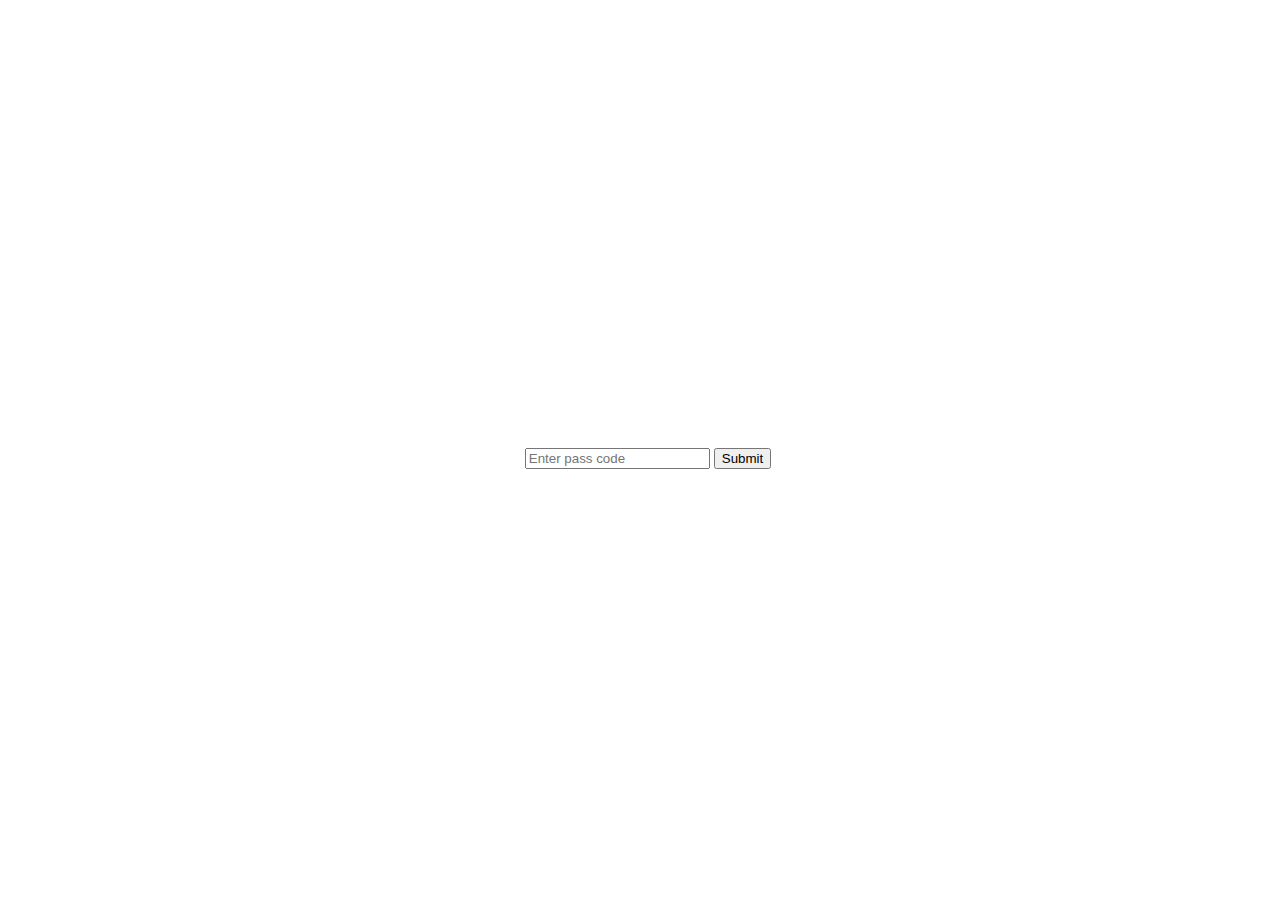
==== index.html @ c451e67c "passcode" ====
<!DOCTYPE html>
<html lang="en">
<head>
    <meta charset="UTF-8">
    <meta name="viewport" content="width=device-width, initial-scale=1.0">
    <title>SCC Wholesale</title>
<script src="login.js" defer></script>
<link rel="stylesheet" href="silk-login.css">

</head>
<body>

    <form id="form">
        <input type="password" id="password" placeholder="Enter pass code">
        <input type="submit" value="Submit" id="submit">
    </form>

</body>
</html>
---- silk-login.css ----
html {
    overflow: hidden;
}

body {
    height: 100vh;
    width: 100vw;
    display: flex;
    flex-direction: column;
    justify-content: center;
    align-items: center;
}

form {

}

#password {

}

#submit {

}
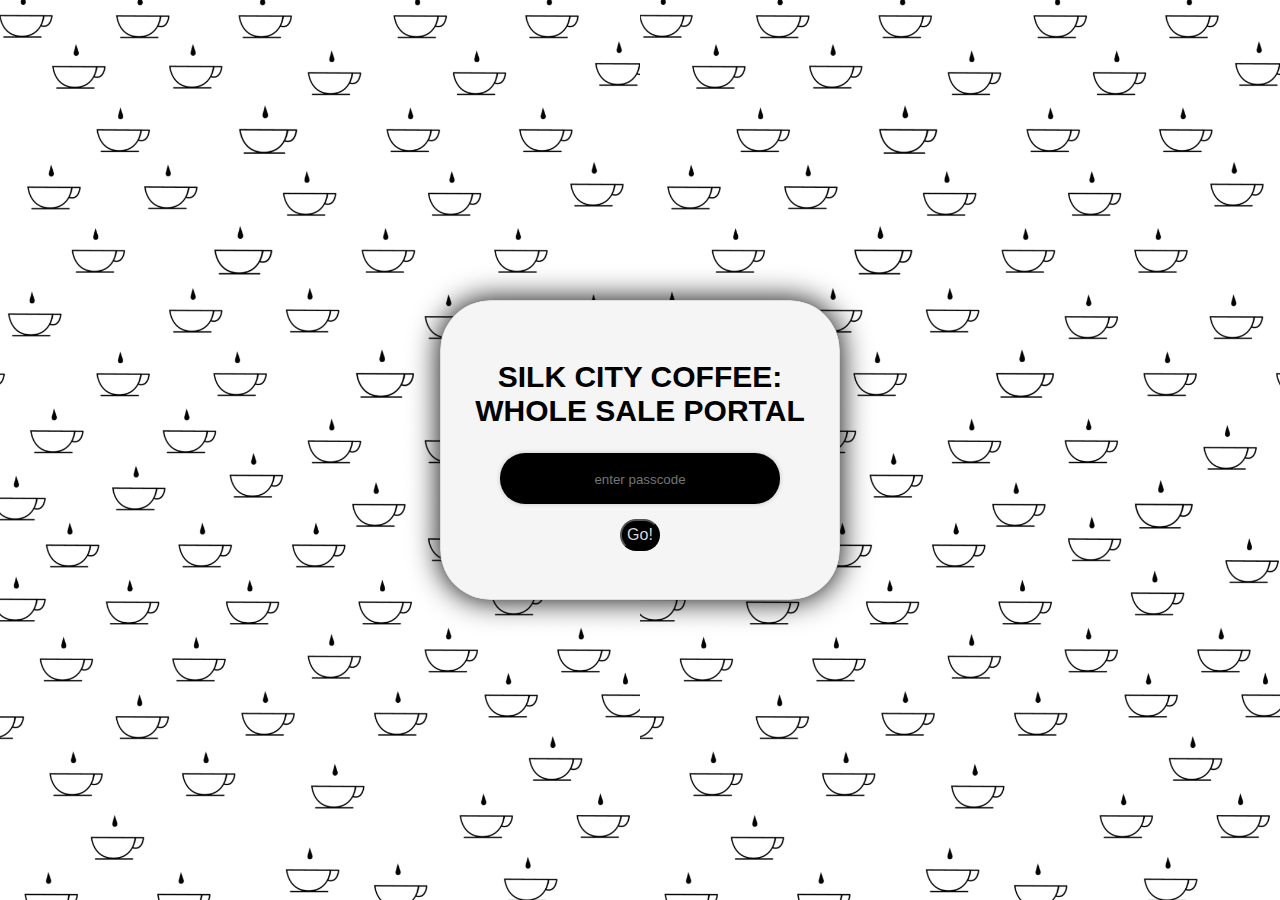
==== commit bb191c43: "mock portal" ====
--- a/index.html
+++ b/index.html
@@ -6,14 +6,27 @@
     <title>SCC Wholesale</title>
 <script src="login.js" defer></script>
 <link rel="stylesheet" href="silk-login.css">
+<link rel="stylesheet" href="https://cdnjs.cloudflare.com/ajax/libs/font-awesome/6.4.2/css/all.min.css"
+integrity="sha512-z3gLpd7yknf1YoNbCzqRKc4qyor8gaKU1qmn+CShxbuBusANI9QpRohGBreCFkKxLhei6S9CQXFEbbKuqLg0DA=="
+crossorigin="anonymous" referrerpolicy="no-referrer" />
 
 </head>
 <body>
 
-    <form id="form">
-        <input type="password" id="password" placeholder="Enter pass code">
-        <input type="submit" value="Submit" id="submit">
-    </form>
+
+
+    <form>
+    <h3>Silk City Coffee:<br> Whole Sale Portal</h3>
+    <p class="error"></p>
+        <p class="password">
+        <input type="password" id="passwordField" placeholder="enter passcode" name="password">
+        <i class="fa-solid fa-eye-slash reveal"></i>
+        </p>
+        <button class="go-button" type="button" onclick="checkPassword()">Go!</button>
+      </form>
+  
+
+
 
 </body>
 </html>--- a/silk-login.css
+++ b/silk-login.css
@@ -1,24 +1,134 @@
+* {
+    box-sizing: border-box;
+    font-family: 'Montserrat', sans-serif;
+}
+
 html {
     overflow: hidden;
 }
 
 body {
+    margin: 0;
+    padding: 0;
     height: 100vh;
     width: 100vw;
     display: flex;
     flex-direction: column;
     justify-content: center;
     align-items: center;
+    background-image: url('8B47F902-A413-4290-A22F-AB8E7483C7AF.png');
+    background-size: 50%;
+    /* background-position: center;
+    background-repeat: no-repeat;
+    background-color: black; */
+}
+
+h3 {
+    font-size: 30px;
+    border-radius: 50px;
+    text-transform: uppercase;
+    margin: 10px;
 }
 
 form {
-
+display: flex;
+flex-direction: column;
+justify-content: center;
+align-items: center;
+text-align: center;
+padding: 15px;
+gap: 15px;
+background-color: rgb(245, 245, 245);
+border-radius: 50px;
+box-shadow: 0 0 30px rgb(0, 0, 0), inset 0 0 1px black;
+border: none;
+outline: none;
+width: 400px;
+height: 300px;
 }
 
-#password {
-
+.reveal {
+    background-color: black;
+    border: none;
+    font-size: 14px;
+    cursor: pointer;
+    color: rgb(255, 255, 255);
+    padding: 0px;
+    margin: 0;
 }
 
-#submit {
+.reveal:hover {
+    transform: scale(1.2);
+}
 
+.reveal:active {
+    transform: none;
+}
+
+.go-button:hover {
+    transform: scale(1.1);
+}
+
+.go-button:active {
+    transform: none;
+}
+
+.password {
+    margin: 0;
+    background-color: black;
+    color: white;
+    border: none;
+    padding: 15px;
+    font-size: 18px;
+    box-shadow: 0 0 5px rgba(0,0,0,.2);
+    border-radius: 25px;
+}
+#passwordField {
+background-color: transparent;
+border: none;
+outline: none;
+text-align: center;
+color: whitesmoke;
+width: 250px;
+}
+
+.go-button {
+background-color: black;
+border-radius: 50px;
+font-family: 'Montserrat', sans-serif;
+cursor: pointer;
+font-size: 16px;
+padding: 5px;
+color: rgb(216, 216, 216);
+}
+
+.error {
+    position: absolute;
+width: 100%;
+text-transform: uppercase;
+padding-right: 10px;
+padding-bottom: 10px;
+margin: 0;
+}
+
+.error-fade {
+    opacity: 1;
+    animation: hide 2.5s ;
+}
+
+@keyframes hide {
+    100% {
+        opacity: 0;
+    }
+}
+
+@media (max-width: 450px) {
+
+    body {
+     
+    }
+    form {
+    width: 90vw;
+    height: auto;
+    }
 }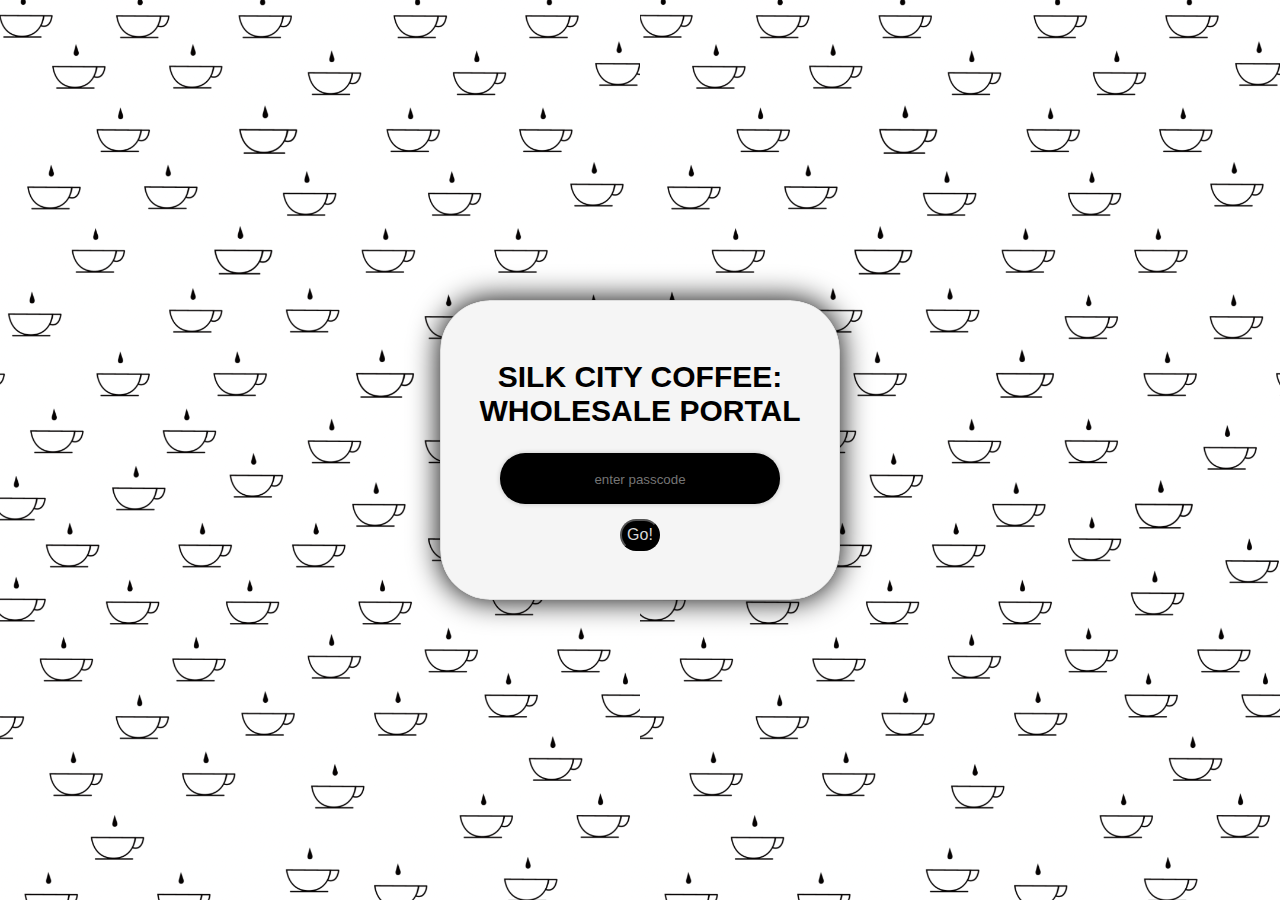
==== commit 798e48a2: "title change" ====
--- a/index.html
+++ b/index.html
@@ -1,32 +1,29 @@
 <!DOCTYPE html>
 <html lang="en">
-<head>
-    <meta charset="UTF-8">
-    <meta name="viewport" content="width=device-width, initial-scale=1.0">
-    <title>SCC Wholesale</title>
-<script src="login.js" defer></script>
-<link rel="stylesheet" href="silk-login.css">
-<link rel="stylesheet" href="https://cdnjs.cloudflare.com/ajax/libs/font-awesome/6.4.2/css/all.min.css"
-integrity="sha512-z3gLpd7yknf1YoNbCzqRKc4qyor8gaKU1qmn+CShxbuBusANI9QpRohGBreCFkKxLhei6S9CQXFEbbKuqLg0DA=="
-crossorigin="anonymous" referrerpolicy="no-referrer" />
+    <head>
+        <meta charset="UTF-8">
+        <meta name="viewport" content="width=device-width, initial-scale=1.0">
+        <title>SCC Wholesale</title>
+        <script src="login.js" defer></script>
+        <link rel="stylesheet" href="silk-login.css">
+        <link rel="stylesheet"
+            href="https://cdnjs.cloudflare.com/ajax/libs/font-awesome/6.4.2/css/all.min.css"
+            integrity="sha512-z3gLpd7yknf1YoNbCzqRKc4qyor8gaKU1qmn+CShxbuBusANI9QpRohGBreCFkKxLhei6S9CQXFEbbKuqLg0DA=="
+            crossorigin="anonymous" referrerpolicy="no-referrer" />
 
-</head>
-<body>
+    </head>
+    <body>
 
+        <form>
+            <h3>Silk City Coffee:<br> Wholesale Portal</h3>
+            <p class="error"></p>
+            <p class="password">
+                <input type="password" id="passwordField"
+                    placeholder="enter passcode" name="password">
+                <i class="fa-solid fa-eye-slash reveal"></i>
+            </p>
+            <button class="go-button" type="button" onclick="checkPassword()">Go!</button>
+        </form>
 
-
-    <form>
-    <h3>Silk City Coffee:<br> Whole Sale Portal</h3>
-    <p class="error"></p>
-        <p class="password">
-        <input type="password" id="passwordField" placeholder="enter passcode" name="password">
-        <i class="fa-solid fa-eye-slash reveal"></i>
-        </p>
-        <button class="go-button" type="button" onclick="checkPassword()">Go!</button>
-      </form>
-  
-
-
-
-</body>
+    </body>
 </html>--- a/silk-login.css
+++ b/silk-login.css
@@ -31,20 +31,20 @@
 }
 
 form {
-display: flex;
-flex-direction: column;
-justify-content: center;
-align-items: center;
-text-align: center;
-padding: 15px;
-gap: 15px;
-background-color: rgb(245, 245, 245);
-border-radius: 50px;
-box-shadow: 0 0 30px rgb(0, 0, 0), inset 0 0 1px black;
-border: none;
-outline: none;
-width: 400px;
-height: 300px;
+    display: flex;
+    flex-direction: column;
+    justify-content: center;
+    align-items: center;
+    text-align: center;
+    padding: 15px;
+    gap: 15px;
+    background-color: rgb(245, 245, 245);
+    border-radius: 50px;
+    box-shadow: 0 0 30px rgb(0, 0, 0), inset 0 0 1px black;
+    border: none;
+    outline: none;
+    width: 400px;
+    height: 300px;
 }
 
 .reveal {
@@ -80,40 +80,41 @@
     border: none;
     padding: 15px;
     font-size: 18px;
-    box-shadow: 0 0 5px rgba(0,0,0,.2);
+    box-shadow: 0 0 5px rgba(0, 0, 0, .2);
     border-radius: 25px;
 }
+
 #passwordField {
-background-color: transparent;
-border: none;
-outline: none;
-text-align: center;
-color: whitesmoke;
-width: 250px;
+    background-color: transparent;
+    border: none;
+    outline: none;
+    text-align: center;
+    color: whitesmoke;
+    width: 250px;
 }
 
 .go-button {
-background-color: black;
-border-radius: 50px;
-font-family: 'Montserrat', sans-serif;
-cursor: pointer;
-font-size: 16px;
-padding: 5px;
-color: rgb(216, 216, 216);
+    background-color: black;
+    border-radius: 50px;
+    font-family: 'Montserrat', sans-serif;
+    cursor: pointer;
+    font-size: 16px;
+    padding: 5px;
+    color: rgb(216, 216, 216);
 }
 
 .error {
     position: absolute;
-width: 100%;
-text-transform: uppercase;
-padding-right: 10px;
-padding-bottom: 10px;
-margin: 0;
+    width: 100%;
+    text-transform: uppercase;
+    padding-right: 10px;
+    padding-bottom: 10px;
+    margin: 0;
 }
 
 .error-fade {
     opacity: 1;
-    animation: hide 2.5s ;
+    animation: hide 2.5s;
 }
 
 @keyframes hide {
@@ -125,10 +126,32 @@
 @media (max-width: 450px) {
 
     body {
-     
+        background-position: center;
+        background-size: contain;
     }
+
     form {
-    width: 90vw;
-    height: auto;
+        width: 90vw;
+        height: auto;
     }
+}
+
+@media (max-width: 300px) {
+
+    h3 {
+        font-size: 20px;
+        width: 100%;
+        padding: 0;
+        margin: 0;
+    }
+
+    #passwordField {
+        width: 220px;
+        font-size: 16px;
+    }
+
+    form {
+        width: 95%;
+    }
+
 }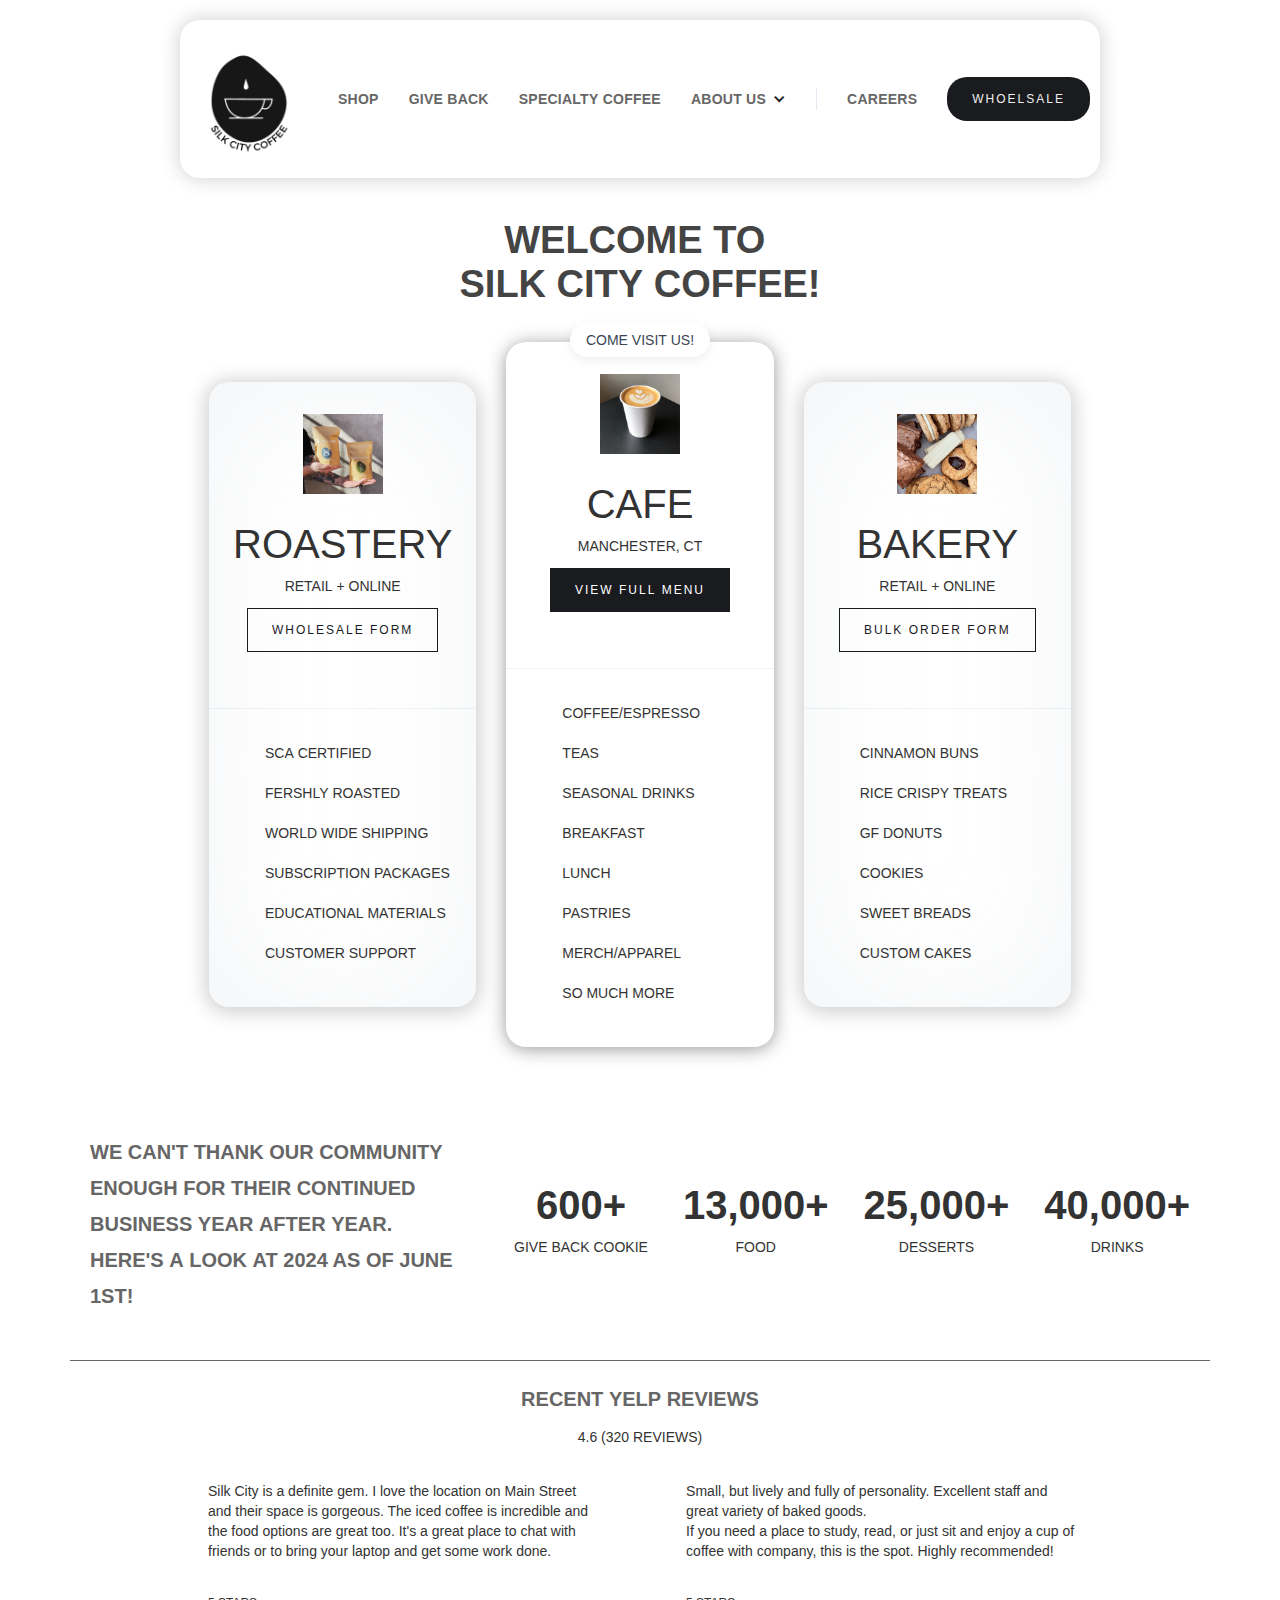
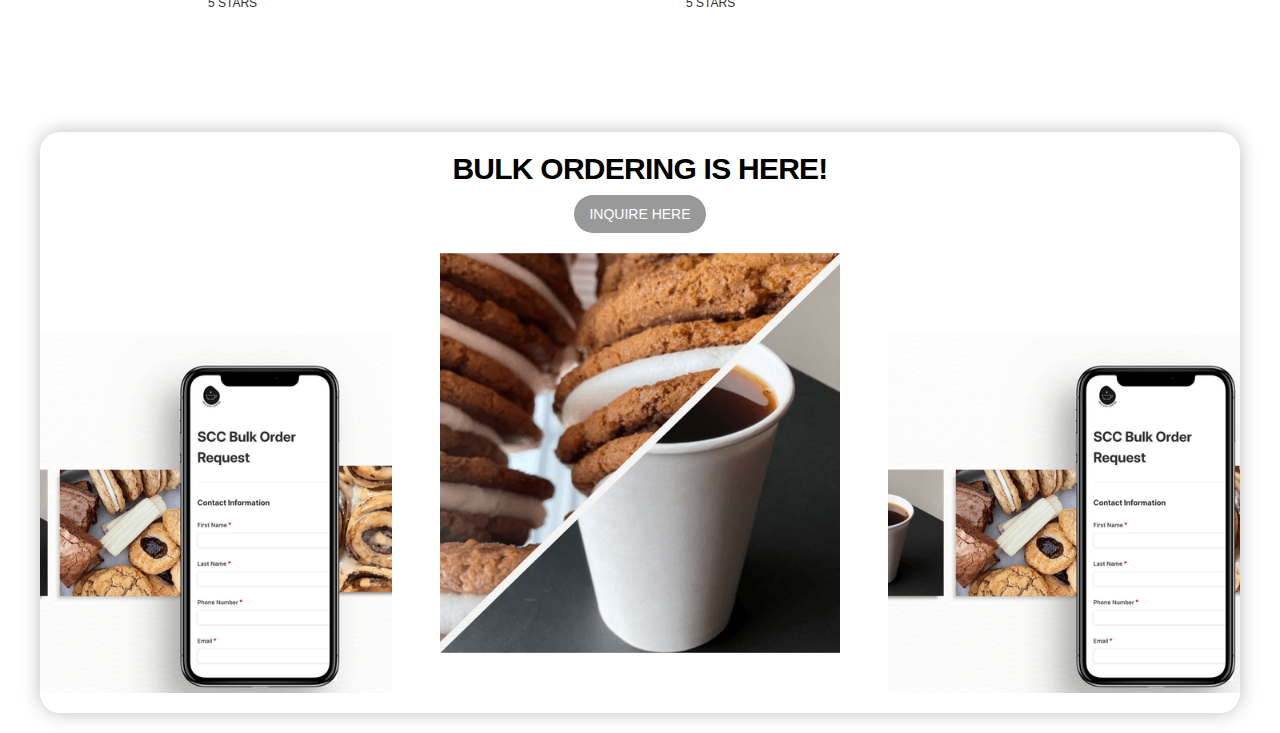
==== commit e4b56030: "New Theme" ====
--- a/index.html
+++ b/index.html
@@ -1,29 +1,254 @@
-<!DOCTYPE html>
-<html lang="en">
-    <head>
-        <meta charset="UTF-8">
-        <meta name="viewport" content="width=device-width, initial-scale=1.0">
-        <title>SCC Wholesale</title>
-        <script src="login.js" defer></script>
-        <link rel="stylesheet" href="silk-login.css">
-        <link rel="stylesheet"
-            href="https://cdnjs.cloudflare.com/ajax/libs/font-awesome/6.4.2/css/all.min.css"
-            integrity="sha512-z3gLpd7yknf1YoNbCzqRKc4qyor8gaKU1qmn+CShxbuBusANI9QpRohGBreCFkKxLhei6S9CQXFEbbKuqLg0DA=="
-            crossorigin="anonymous" referrerpolicy="no-referrer" />
-
-    </head>
-    <body>
-
-        <form>
-            <h3>Silk City Coffee:<br> Wholesale Portal</h3>
-            <p class="error"></p>
-            <p class="password">
-                <input type="password" id="passwordField"
-                    placeholder="enter passcode" name="password">
-                <i class="fa-solid fa-eye-slash reveal"></i>
-            </p>
-            <button class="go-button" type="button" onclick="checkPassword()">Go!</button>
-        </form>
-
-    </body>
+<!DOCTYPE html><!--  This site was created in Webflow. https://webflow.com  --><!--  Last Published: Tue Jun 18 2024 17:26:04 GMT+0000 (Coordinated Universal Time)  -->
+<html data-wf-page="666fb861533c3948ace2d554" data-wf-site="666fb860533c3948ace2d549">
+<head>
+  <meta charset="utf-8">
+  <title>Silk City Coffee</title>
+  <meta content="width=device-width, initial-scale=1" name="viewport">
+  <meta content="Webflow" name="generator">
+  <link href="css/normalize.css" rel="stylesheet" type="text/css">
+  <link href="css/webflow.css" rel="stylesheet" type="text/css">
+  <link href="css/silk-city-coffee.webflow.css" rel="stylesheet" type="text/css">
+  <link href="https://fonts.googleapis.com" rel="preconnect">
+  <link href="https://fonts.gstatic.com" rel="preconnect" crossorigin="anonymous">
+  <script src="https://ajax.googleapis.com/ajax/libs/webfont/1.6.26/webfont.js" type="text/javascript"></script>
+  <script type="text/javascript">WebFont.load({  google: {    families: ["Montserrat:100,100italic,200,200italic,300,300italic,400,400italic,500,500italic,600,600italic,700,700italic,800,800italic,900,900italic","Lato:100,100italic,300,300italic,400,400italic,700,700italic,900,900italic","Oswald:200,300,400,500,600,700"]  }});</script>
+  <script type="text/javascript">!function(o,c){var n=c.documentElement,t=" w-mod-";n.className+=t+"js",("ontouchstart"in o||o.DocumentTouch&&c instanceof DocumentTouch)&&(n.className+=t+"touch")}(window,document);</script>
+  <link href="images/favicon.ico" rel="shortcut icon" type="image/x-icon">
+  <link href="images/webclip.png" rel="apple-touch-icon">
+</head>
+<body class="body">
+  <div class="nav-bar">
+    <div data-animation="default" data-collapse="medium" data-duration="400" data-easing="ease" data-easing2="ease" role="banner" class="navbar-logo-left-container shadow-three w-nav">
+      <div class="container-2">
+        <div class="navbar-wrapper">
+          <a href="#" class="navbar-brand w-nav-brand"><img src="images/silk-city-coffee-8.png" loading="lazy" width="118" sizes="(max-width: 479px) 35vw, 118px" alt="" srcset="images/silk-city-coffee-8-p-500.png 500w, images/silk-city-coffee-8-p-800.png 800w, images/silk-city-coffee-8-p-1080.png 1080w, images/silk-city-coffee-8-p-1600.png 1600w, images/silk-city-coffee-8-p-2000.png 2000w, images/silk-city-coffee-8.png 2304w" class="image"></a>
+          <nav role="navigation" class="nav-menu-wrapper w-nav-menu">
+            <ul role="list" class="nav-menu-two w-list-unstyled">
+              <li>
+                <a href="#" class="nav-link">SHOP</a>
+              </li>
+              <li>
+                <a href="#" class="nav-link">GIVE BACK</a>
+              </li>
+              <li>
+                <a href="#" class="nav-link">SPECIALTY COFFEE</a>
+              </li>
+              <li>
+                <div data-hover="false" data-delay="0" class="nav-dropdown w-dropdown">
+                  <div class="nav-dropdown-toggle w-dropdown-toggle">
+                    <div class="nav-dropdown-icon w-icon-dropdown-toggle"></div>
+                    <div class="text-block-2">ABOUT US</div>
+                  </div>
+                  <nav class="nav-dropdown-list shadow-three mobile-shadow-hide w-dropdown-list">
+                    <a href="#" class="nav-dropdown-link w-dropdown-link">HOW WE GOT HERE</a>
+                    <a href="#" class="nav-dropdown-link w-dropdown-link">WHERE WE ARE</a>
+                    <a href="#" class="nav-dropdown-link w-dropdown-link">WHERE WE&#x27;RE GONG</a>
+                  </nav>
+                </div>
+              </li>
+              <li>
+                <div class="nav-divider"></div>
+              </li>
+              <li>
+                <a href="#" class="nav-link-accent">CAREERS</a>
+              </li>
+              <li class="mobile-margin-top-10">
+                <a href="#" class="button-primary w-button">WHOELSALE</a>
+              </li>
+            </ul>
+          </nav>
+          <div class="menu-button w-nav-button">
+            <div class="w-icon-nav-menu"></div>
+          </div>
+        </div>
+      </div>
+    </div>
+    <h1 class="centered-heading"><span class="text-span">WELCOME TO <br>SILK CITY COFFEE!</span></h1>
+  </div>
+  <div class="w-layout-blockcontainer three-pannels w-container">
+    <section class="pricing-comparison">
+      <div class="pricing-wrapper">
+        <div id="w-node-_091838d6-0141-c8e9-64f3-17babcd31b6d-ace2d554" class="pricing-card"><img src="images/HaileyGerhard-2024-06-17-at-12.43.07-AM.png" loading="lazy" sizes="80px" srcset="images/HaileyGerhard-2024-06-17-at-12.43.07-AM-p-500.png 500w, images/HaileyGerhard-2024-06-17-at-12.43.07-AM-p-800.png 800w, images/HaileyGerhard-2024-06-17-at-12.43.07-AM.png 943w" alt="" class="pricing-image">
+          <h2 class="pricing-title">ROASTERY</h2>
+          <div class="pricing-subtitle">RETAIL + ONLINE</div>
+          <a href="#" class="button-primary-2 outline-button w-button">WHOLESALE FORM</a>
+          <div class="pricing-divider"></div>
+          <ul role="list" class="pricing-feature-list w-list-unstyled">
+            <li>
+              <div class="pricing-feature">SCA CERTIFIED</div>
+            </li>
+            <li>
+              <div class="pricing-feature">FERSHLY ROASTED</div>
+            </li>
+            <li>
+              <div class="pricing-feature">WORLD WIDE SHIPPING</div>
+            </li>
+            <li>
+              <div class="pricing-feature">SUBSCRIPTION PACKAGES</div>
+            </li>
+            <li>
+              <div class="pricing-feature">EDUCATIONAL MATERIALS</div>
+            </li>
+            <li>
+              <div class="pricing-feature">CUSTOMER SUPPORT</div>
+            </li>
+          </ul>
+        </div>
+        <div id="w-node-_091838d6-0141-c8e9-64f3-17babcd31b8d-ace2d554" class="pricing-card featured-pricing"><img src="images/s809515203317663697_p3_i1_w1280.webp" loading="lazy" sizes="80px" srcset="images/s809515203317663697_p3_i1_w1280-p-500.webp 500w, images/s809515203317663697_p3_i1_w1280-p-800.webp 800w, images/s809515203317663697_p3_i1_w1280-p-1080.webp 1080w, images/s809515203317663697_p3_i1_w1280.webp 1280w" alt="" class="pricing-image">
+          <h2 class="pricing-title">CAFE</h2>
+          <div class="pricing-subtitle">MANCHESTER, CT</div>
+          <a href="https://silkcitycoffee.square.site/s/order#3" target="_blank" class="button-primary-2 w-button">VIEW FULL MENU</a>
+          <div class="pricing-divider"></div>
+          <ul role="list" class="pricing-feature-list w-list-unstyled">
+            <li>
+              <div class="pricing-feature">COFFEE/ESPRESSO</div>
+            </li>
+            <li>
+              <div class="pricing-feature">TEAS</div>
+            </li>
+            <li>
+              <div class="pricing-feature">SEASONAL DRINKS</div>
+            </li>
+            <li>
+              <div class="pricing-feature">BREAKFAST</div>
+            </li>
+            <li>
+              <div class="pricing-feature">LUNCH</div>
+            </li>
+            <li>
+              <div class="pricing-feature">PASTRIES</div>
+            </li>
+            <li>
+              <div class="pricing-feature">MERCH/APPAREL</div>
+            </li>
+            <li>
+              <div class="pricing-feature">SO MUCH MORE</div>
+            </li>
+          </ul>
+          <div class="pricing-tag">COME VISIT US!</div>
+        </div>
+        <div id="w-node-_091838d6-0141-c8e9-64f3-17babcd31bb5-ace2d554" class="pricing-card"><img src="images/HaileyGerhard-2024-06-12-at-3.30.25-PM.png" loading="lazy" sizes="80px" srcset="images/HaileyGerhard-2024-06-12-at-3.30.25-PM-p-500.png 500w, images/HaileyGerhard-2024-06-12-at-3.30.25-PM-p-800.png 800w, images/HaileyGerhard-2024-06-12-at-3.30.25-PM-p-1080.png 1080w, images/HaileyGerhard-2024-06-12-at-3.30.25-PM.png 1094w" alt="" class="pricing-image">
+          <h2 class="pricing-title">BAKERY</h2>
+          <div class="pricing-subtitle">RETAIL + ONLINE</div>
+          <a href="https://airtable.com/applKKA5l3479gUya/pag0oEZ1CZsYo9E4O/form" target="_blank" class="button-primary-2 outline-button w-button">BULK ORDER FORM</a>
+          <div class="pricing-divider"></div>
+          <ul role="list" class="pricing-feature-list w-list-unstyled">
+            <li>
+              <div class="pricing-feature">CINNAMON BUNS</div>
+            </li>
+            <li>
+              <div class="pricing-feature">RICE CRISPY TREATS</div>
+            </li>
+            <li>
+              <div class="pricing-feature">GF DONUTS</div>
+            </li>
+            <li>
+              <div class="pricing-feature">COOKIES</div>
+            </li>
+            <li>
+              <div class="pricing-feature">SWEET BREADS</div>
+            </li>
+            <li>
+              <div class="pricing-feature">CUSTOM CAKES</div>
+            </li>
+          </ul>
+        </div>
+      </div>
+    </section>
+  </div>
+  <section class="number-reviews">
+    <section class="testimonial-slider-small">
+      <div class="divider"></div>
+      <div class="features-wrapper">
+        <h2 class="heading-4">WE CAN&#x27;T THANK OUR COMMUNITY <br>ENOUGH FOR THEIR CONTINUED <br>BUSINESS YEAR AFTER YEAR. <br>HERE&#x27;S A LOOK AT 2024 AS OF JUNE 1ST!</h2>
+        <div class="features-block">
+          <div class="features-title">600+</div>
+          <div>GIVE BACK COOKIE</div>
+        </div>
+        <div class="features-block">
+          <div class="features-title">13,000+</div>
+          <div>FOOD</div>
+        </div>
+        <div class="features-block">
+          <div class="features-title">25,000+</div>
+          <div>DESSERTS</div>
+        </div>
+        <div class="features-block">
+          <div class="features-title">40,000+</div>
+          <div>DRINKS</div>
+        </div>
+      </div>
+      <div class="container-3">
+        <div class="divider"></div>
+        <h2 class="heading-3">RECENT YELP REVIEWS</h2>
+        <p class="paragraph">4.6 (320 REVIEWS)</p>
+        <div data-delay="4000" data-animation="slide" class="testimonial-slider w-slider" data-autoplay="false" data-easing="ease" data-hide-arrows="true" data-disable-swipe="false" data-autoplay-limit="0" data-nav-spacing="3" data-duration="500" data-infinite="true">
+          <div class="w-slider-mask">
+            <div class="testimonial-slide-wrapper w-slide">
+              <div class="testimonial-card">
+                <p>Silk City is a definite gem. I love the location on Main Street and their space is gorgeous. The iced coffee is incredible and the food options are great too. It&#x27;s a great place to chat with friends or to bring your laptop and get some work done.</p>
+                <div class="testimonial-info">
+                  <div>
+                    <div class="tagline">5 STARS</div>
+                  </div>
+                  <div class="testimonial-icon-wrapper"><img src="https://uploads-ssl.webflow.com/62434fa732124a0fb112aab4/62434fa732124a6c9412aae6_double-quotes-l.svg" loading="lazy" alt=""></div>
+                </div>
+              </div>
+            </div>
+            <div class="testimonial-slide-wrapper w-slide">
+              <div class="testimonial-card">
+                <p>Small, but lively and fully of personality. Excellent staff and great variety of baked goods. <br>If you need a place to study, read, or just sit and enjoy a cup of coffee with company, this is the spot. Highly recommended!</p>
+                <div class="testimonial-info">
+                  <div>
+                    <div class="tagline">5 STARS</div>
+                  </div>
+                  <div class="testimonial-icon-wrapper"><img src="https://uploads-ssl.webflow.com/62434fa732124a0fb112aab4/62434fa732124a6c9412aae6_double-quotes-l.svg" loading="lazy" alt=""></div>
+                </div>
+              </div>
+            </div>
+            <div class="testimonial-slide-wrapper w-slide">
+              <div class="testimonial-card">
+                <p>I was in the area on a Saturday and decided to stop in. There was enough street parking to get a spot in front and the place had a nice vibe with people doing work or hanging out. I got a large drip and was not a bad roast. If you want coffee this is a place worth checking out.</p>
+                <div class="testimonial-info">
+                  <div>
+                    <div class="tagline">5 STARS</div>
+                  </div>
+                  <div class="testimonial-icon-wrapper"><img src="https://uploads-ssl.webflow.com/62434fa732124a0fb112aab4/62434fa732124a6c9412aae6_double-quotes-l.svg" loading="lazy" alt=""></div>
+                </div>
+              </div>
+            </div>
+            <div class="testimonial-slide-wrapper w-slide">
+              <div class="testimonial-card">
+                <p><br><br>My favorite coffee place in town, the staff is so friendly, the shop is always clean, and everything is always so good<br>‍</p>
+                <div class="testimonial-info">
+                  <div>
+                    <div class="tagline">5 STARS</div>
+                  </div>
+                  <div class="testimonial-icon-wrapper"><img src="https://uploads-ssl.webflow.com/62434fa732124a0fb112aab4/62434fa732124a6c9412aae6_double-quotes-l.svg" loading="lazy" alt=""></div>
+                </div>
+              </div>
+            </div>
+          </div>
+          <div class="testimonial-slider-left w-slider-arrow-left">
+            <div class="arrow-wrapper"><img src="https://uploads-ssl.webflow.com/62434fa732124a0fb112aab4/62434fa732124a0e4912aadb_Chevron%20right-1.svg" loading="lazy" alt="" class="slider-arrow-embed"></div>
+          </div>
+          <div class="testimonial-slider-right w-slider-arrow-right">
+            <div class="arrow-wrapper"><img src="https://uploads-ssl.webflow.com/62434fa732124a0fb112aab4/62434fa732124a7ce212aacc_Chevron%20right.svg" loading="lazy" alt="" class="slider-arrow-embed"></div>
+          </div>
+          <div class="testimonial-slide-nav w-slider-nav w-round"></div>
+        </div>
+      </div>
+      <div class="divider"></div>
+    </section>
+  </section>
+  <div class="w-layout-blockcontainer bulk-ordering w-container">
+    <div class="cf-grey-create-wrapper">
+      <h2 class="cf-create-heading">BULK ORDERING IS HERE!</h2>
+      <a href="#" class="button w-button">INQUIRE HERE</a>
+      <div data-w-id="49392b1c-1b47-00da-6c06-894e95d4fe74" class="cf-about-images-contain"><img src="images/2.png" loading="lazy" sizes="(max-width: 767px) 36vw, (max-width: 991px) 40vw, 400px" srcset="images/2-p-500.png 500w, images/2-p-800.png 800w, images/2.png 1080w" alt="" class="cf-create-images _2"><img src="images/Custom-Order-Catelog-1.png" loading="lazy" sizes="(max-width: 767px) 45vw, (max-width: 991px) 50vw, 400px" srcset="images/Custom-Order-Catelog-1-p-500.png 500w, images/Custom-Order-Catelog-1-p-800.png 800w, images/Custom-Order-Catelog-1.png 1080w" alt="" class="cf-create-images"><img src="images/2.png" loading="lazy" sizes="(max-width: 767px) 36vw, (max-width: 991px) 40vw, 400px" srcset="images/2-p-500.png 500w, images/2-p-800.png 800w, images/2.png 1080w" alt="" class="cf-create-images _3"></div>
+    </div>
+  </div>
+  <script src="https://d3e54v103j8qbb.cloudfront.net/js/jquery-3.5.1.min.dc5e7f18c8.js?site=666fb860533c3948ace2d549" type="text/javascript" integrity="sha256-9/aliU8dGd2tb6OSsuzixeV4y/faTqgFtohetphbbj0=" crossorigin="anonymous"></script>
+  <script src="js/webflow.js" type="text/javascript"></script>
+</body>
 </html>--- a/css/webflow.css
+++ b/css/webflow.css
@@ -0,0 +1,1827 @@
+@font-face {
+  font-family: 'webflow-icons';
+  src: url("[data-uri]") format('truetype');
+  font-weight: normal;
+  font-style: normal;
+}
+[class^="w-icon-"],
+[class*=" w-icon-"] {
+  /* use !important to prevent issues with browser extensions that change fonts */
+  font-family: 'webflow-icons' !important;
+  speak: none;
+  font-style: normal;
+  font-weight: normal;
+  font-variant: normal;
+  text-transform: none;
+  line-height: 1;
+  /* Better Font Rendering =========== */
+  -webkit-font-smoothing: antialiased;
+  -moz-osx-font-smoothing: grayscale;
+}
+.w-icon-slider-right:before {
+  content: "\e600";
+}
+.w-icon-slider-left:before {
+  content: "\e601";
+}
+.w-icon-nav-menu:before {
+  content: "\e602";
+}
+.w-icon-arrow-down:before,
+.w-icon-dropdown-toggle:before {
+  content: "\e603";
+}
+.w-icon-file-upload-remove:before {
+  content: "\e900";
+}
+.w-icon-file-upload-icon:before {
+  content: "\e903";
+}
+* {
+  -webkit-box-sizing: border-box;
+  -moz-box-sizing: border-box;
+  box-sizing: border-box;
+}
+html {
+  height: 100%;
+}
+body {
+  margin: 0;
+  min-height: 100%;
+  background-color: #fff;
+  font-family: Arial, sans-serif;
+  font-size: 14px;
+  line-height: 20px;
+  color: #333;
+}
+img {
+  max-width: 100%;
+  vertical-align: middle;
+  display: inline-block;
+}
+html.w-mod-touch * {
+  background-attachment: scroll !important;
+}
+.w-block {
+  display: block;
+}
+.w-inline-block {
+  max-width: 100%;
+  display: inline-block;
+}
+.w-clearfix:before,
+.w-clearfix:after {
+  content: " ";
+  display: table;
+  grid-column-start: 1;
+  grid-row-start: 1;
+  grid-column-end: 2;
+  grid-row-end: 2;
+}
+.w-clearfix:after {
+  clear: both;
+}
+.w-hidden {
+  display: none;
+}
+.w-button {
+  display: inline-block;
+  padding: 9px 15px;
+  background-color: #3898EC;
+  color: white;
+  border: 0;
+  line-height: inherit;
+  text-decoration: none;
+  cursor: pointer;
+  border-radius: 0;
+}
+input.w-button {
+  -webkit-appearance: button;
+}
+html[data-w-dynpage] [data-w-cloak] {
+  color: transparent !important;
+}
+.w-code-block {
+  margin: unset;
+}
+pre.w-code-block code {
+  all: inherit;
+}
+.w-webflow-badge,
+.w-webflow-badge * {
+  position: static;
+  left: auto;
+  top: auto;
+  right: auto;
+  bottom: auto;
+  z-index: auto;
+  display: block;
+  visibility: visible;
+  overflow: visible;
+  overflow-x: visible;
+  overflow-y: visible;
+  box-sizing: border-box;
+  width: auto;
+  height: auto;
+  max-height: none;
+  max-width: none;
+  min-height: 0;
+  min-width: 0;
+  margin: 0;
+  padding: 0;
+  float: none;
+  clear: none;
+  border: 0 none transparent;
+  border-radius: 0;
+  background: none;
+  background-image: none;
+  background-position: 0% 0%;
+  background-size: auto auto;
+  background-repeat: repeat;
+  background-origin: padding-box;
+  background-clip: border-box;
+  background-attachment: scroll;
+  background-color: transparent;
+  box-shadow: none;
+  opacity: 1;
+  transform: none;
+  transition: none;
+  direction: ltr;
+  font-family: inherit;
+  font-weight: inherit;
+  color: inherit;
+  font-size: inherit;
+  line-height: inherit;
+  font-style: inherit;
+  font-variant: inherit;
+  text-align: inherit;
+  letter-spacing: inherit;
+  text-decoration: inherit;
+  text-indent: 0;
+  text-transform: inherit;
+  list-style-type: disc;
+  text-shadow: none;
+  font-smoothing: auto;
+  vertical-align: baseline;
+  cursor: inherit;
+  white-space: inherit;
+  word-break: normal;
+  word-spacing: normal;
+  word-wrap: normal;
+}
+.w-webflow-badge {
+  position: fixed !important;
+  display: inline-block !important;
+  visibility: visible !important;
+  z-index: 2147483647 !important;
+  top: auto !important;
+  right: 12px !important;
+  bottom: 12px !important;
+  left: auto !important;
+  color: #aaadb0 !important;
+  background-color: #fff !important;
+  border-radius: 3px !important;
+  padding: 6px !important;
+  font-size: 12px !important;
+  opacity: 1 !important;
+  line-height: 14px !important;
+  text-decoration: none !important;
+  transform: none !important;
+  margin: 0 !important;
+  width: auto !important;
+  height: auto !important;
+  overflow: visible !important;
+  white-space: nowrap;
+  box-shadow: 0 0 0 1px rgba(0, 0, 0, 0.1), 0px 1px 3px rgba(0, 0, 0, 0.1);
+  cursor: pointer;
+}
+.w-webflow-badge > img {
+  display: inline-block !important;
+  visibility: visible !important;
+  opacity: 1 !important;
+  vertical-align: middle !important;
+}
+h1,
+h2,
+h3,
+h4,
+h5,
+h6 {
+  font-weight: bold;
+  margin-bottom: 10px;
+}
+h1 {
+  font-size: 38px;
+  line-height: 44px;
+  margin-top: 20px;
+}
+h2 {
+  font-size: 32px;
+  line-height: 36px;
+  margin-top: 20px;
+}
+h3 {
+  font-size: 24px;
+  line-height: 30px;
+  margin-top: 20px;
+}
+h4 {
+  font-size: 18px;
+  line-height: 24px;
+  margin-top: 10px;
+}
+h5 {
+  font-size: 14px;
+  line-height: 20px;
+  margin-top: 10px;
+}
+h6 {
+  font-size: 12px;
+  line-height: 18px;
+  margin-top: 10px;
+}
+p {
+  margin-top: 0;
+  margin-bottom: 10px;
+}
+blockquote {
+  margin: 0 0 10px 0;
+  padding: 10px 20px;
+  border-left: 5px solid #E2E2E2;
+  font-size: 18px;
+  line-height: 22px;
+}
+figure {
+  margin: 0;
+  margin-bottom: 10px;
+}
+figcaption {
+  margin-top: 5px;
+  text-align: center;
+}
+ul,
+ol {
+  margin-top: 0px;
+  margin-bottom: 10px;
+  padding-left: 40px;
+}
+.w-list-unstyled {
+  padding-left: 0;
+  list-style: none;
+}
+.w-embed:before,
+.w-embed:after {
+  content: " ";
+  display: table;
+  grid-column-start: 1;
+  grid-row-start: 1;
+  grid-column-end: 2;
+  grid-row-end: 2;
+}
+.w-embed:after {
+  clear: both;
+}
+.w-video {
+  width: 100%;
+  position: relative;
+  padding: 0;
+}
+.w-video iframe,
+.w-video object,
+.w-video embed {
+  position: absolute;
+  top: 0;
+  left: 0;
+  width: 100%;
+  height: 100%;
+  border: none;
+}
+fieldset {
+  padding: 0;
+  margin: 0;
+  border: 0;
+}
+button,
+[type='button'],
+[type='reset'] {
+  border: 0;
+  cursor: pointer;
+  -webkit-appearance: button;
+}
+.w-form {
+  margin: 0 0 15px;
+}
+.w-form-done {
+  display: none;
+  padding: 20px;
+  text-align: center;
+  background-color: #dddddd;
+}
+.w-form-fail {
+  display: none;
+  margin-top: 10px;
+  padding: 10px;
+  background-color: #ffdede;
+}
+label {
+  display: block;
+  margin-bottom: 5px;
+  font-weight: bold;
+}
+.w-input,
+.w-select {
+  display: block;
+  width: 100%;
+  height: 38px;
+  padding: 8px 12px;
+  margin-bottom: 10px;
+  font-size: 14px;
+  line-height: 1.42857143;
+  color: #333333;
+  vertical-align: middle;
+  background-color: #ffffff;
+  border: 1px solid #cccccc;
+}
+.w-input:-moz-placeholder,
+.w-select:-moz-placeholder {
+  color: #999;
+}
+.w-input::-moz-placeholder,
+.w-select::-moz-placeholder {
+  color: #999;
+  opacity: 1;
+}
+.w-input::-webkit-input-placeholder,
+.w-select::-webkit-input-placeholder {
+  color: #999;
+}
+.w-input:focus,
+.w-select:focus {
+  border-color: #3898EC;
+  outline: 0;
+}
+.w-input[disabled],
+.w-select[disabled],
+.w-input[readonly],
+.w-select[readonly],
+fieldset[disabled] .w-input,
+fieldset[disabled] .w-select {
+  cursor: not-allowed;
+}
+.w-input[disabled]:not(.w-input-disabled),
+.w-select[disabled]:not(.w-input-disabled),
+.w-input[readonly],
+.w-select[readonly],
+fieldset[disabled]:not(.w-input-disabled) .w-input,
+fieldset[disabled]:not(.w-input-disabled) .w-select {
+  background-color: #eeeeee;
+}
+textarea.w-input,
+textarea.w-select {
+  height: auto;
+}
+.w-select {
+  background-color: #f3f3f3;
+}
+.w-select[multiple] {
+  height: auto;
+}
+.w-form-label {
+  display: inline-block;
+  cursor: pointer;
+  font-weight: normal;
+  margin-bottom: 0px;
+}
+.w-radio {
+  display: block;
+  margin-bottom: 5px;
+  padding-left: 20px;
+}
+.w-radio:before,
+.w-radio:after {
+  content: " ";
+  display: table;
+  grid-column-start: 1;
+  grid-row-start: 1;
+  grid-column-end: 2;
+  grid-row-end: 2;
+}
+.w-radio:after {
+  clear: both;
+}
+.w-radio-input {
+  margin: 4px 0 0;
+  line-height: normal;
+  float: left;
+  margin-left: -20px;
+}
+.w-radio-input {
+  margin-top: 3px;
+}
+.w-file-upload {
+  display: block;
+  margin-bottom: 10px;
+}
+.w-file-upload-input {
+  width: 0.1px;
+  height: 0.1px;
+  opacity: 0;
+  overflow: hidden;
+  position: absolute;
+  z-index: -100;
+}
+.w-file-upload-default,
+.w-file-upload-uploading,
+.w-file-upload-success {
+  display: inline-block;
+  color: #333333;
+}
+.w-file-upload-error {
+  display: block;
+  margin-top: 10px;
+}
+.w-file-upload-default.w-hidden,
+.w-file-upload-uploading.w-hidden,
+.w-file-upload-error.w-hidden,
+.w-file-upload-success.w-hidden {
+  display: none;
+}
+.w-file-upload-uploading-btn {
+  display: flex;
+  font-size: 14px;
+  font-weight: normal;
+  cursor: pointer;
+  margin: 0;
+  padding: 8px 12px;
+  border: 1px solid #cccccc;
+  background-color: #fafafa;
+}
+.w-file-upload-file {
+  display: flex;
+  flex-grow: 1;
+  justify-content: space-between;
+  margin: 0;
+  padding: 8px 9px 8px 11px;
+  border: 1px solid #cccccc;
+  background-color: #fafafa;
+}
+.w-file-upload-file-name {
+  font-size: 14px;
+  font-weight: normal;
+  display: block;
+}
+.w-file-remove-link {
+  margin-top: 3px;
+  margin-left: 10px;
+  width: auto;
+  height: auto;
+  padding: 3px;
+  display: block;
+  cursor: pointer;
+}
+.w-icon-file-upload-remove {
+  margin: auto;
+  font-size: 10px;
+}
+.w-file-upload-error-msg {
+  display: inline-block;
+  color: #ea384c;
+  padding: 2px 0;
+}
+.w-file-upload-info {
+  display: inline-block;
+  line-height: 38px;
+  padding: 0 12px;
+}
+.w-file-upload-label {
+  display: inline-block;
+  font-size: 14px;
+  font-weight: normal;
+  cursor: pointer;
+  margin: 0;
+  padding: 8px 12px;
+  border: 1px solid #cccccc;
+  background-color: #fafafa;
+}
+.w-icon-file-upload-icon,
+.w-icon-file-upload-uploading {
+  display: inline-block;
+  margin-right: 8px;
+  width: 20px;
+}
+.w-icon-file-upload-uploading {
+  height: 20px;
+}
+.w-container {
+  margin-left: auto;
+  margin-right: auto;
+  max-width: 940px;
+}
+.w-container:before,
+.w-container:after {
+  content: " ";
+  display: table;
+  grid-column-start: 1;
+  grid-row-start: 1;
+  grid-column-end: 2;
+  grid-row-end: 2;
+}
+.w-container:after {
+  clear: both;
+}
+.w-container .w-row {
+  margin-left: -10px;
+  margin-right: -10px;
+}
+.w-row:before,
+.w-row:after {
+  content: " ";
+  display: table;
+  grid-column-start: 1;
+  grid-row-start: 1;
+  grid-column-end: 2;
+  grid-row-end: 2;
+}
+.w-row:after {
+  clear: both;
+}
+.w-row .w-row {
+  margin-left: 0;
+  margin-right: 0;
+}
+.w-col {
+  position: relative;
+  float: left;
+  width: 100%;
+  min-height: 1px;
+  padding-left: 10px;
+  padding-right: 10px;
+}
+.w-col .w-col {
+  padding-left: 0;
+  padding-right: 0;
+}
+.w-col-1 {
+  width: 8.33333333%;
+}
+.w-col-2 {
+  width: 16.66666667%;
+}
+.w-col-3 {
+  width: 25%;
+}
+.w-col-4 {
+  width: 33.33333333%;
+}
+.w-col-5 {
+  width: 41.66666667%;
+}
+.w-col-6 {
+  width: 50%;
+}
+.w-col-7 {
+  width: 58.33333333%;
+}
+.w-col-8 {
+  width: 66.66666667%;
+}
+.w-col-9 {
+  width: 75%;
+}
+.w-col-10 {
+  width: 83.33333333%;
+}
+.w-col-11 {
+  width: 91.66666667%;
+}
+.w-col-12 {
+  width: 100%;
+}
+.w-hidden-main {
+  display: none !important;
+}
+@media screen and (max-width: 991px) {
+  .w-container {
+    max-width: 728px;
+  }
+  .w-hidden-main {
+    display: inherit !important;
+  }
+  .w-hidden-medium {
+    display: none !important;
+  }
+  .w-col-medium-1 {
+    width: 8.33333333%;
+  }
+  .w-col-medium-2 {
+    width: 16.66666667%;
+  }
+  .w-col-medium-3 {
+    width: 25%;
+  }
+  .w-col-medium-4 {
+    width: 33.33333333%;
+  }
+  .w-col-medium-5 {
+    width: 41.66666667%;
+  }
+  .w-col-medium-6 {
+    width: 50%;
+  }
+  .w-col-medium-7 {
+    width: 58.33333333%;
+  }
+  .w-col-medium-8 {
+    width: 66.66666667%;
+  }
+  .w-col-medium-9 {
+    width: 75%;
+  }
+  .w-col-medium-10 {
+    width: 83.33333333%;
+  }
+  .w-col-medium-11 {
+    width: 91.66666667%;
+  }
+  .w-col-medium-12 {
+    width: 100%;
+  }
+  .w-col-stack {
+    width: 100%;
+    left: auto;
+    right: auto;
+  }
+}
+@media screen and (max-width: 767px) {
+  .w-hidden-main {
+    display: inherit !important;
+  }
+  .w-hidden-medium {
+    display: inherit !important;
+  }
+  .w-hidden-small {
+    display: none !important;
+  }
+  .w-row,
+  .w-container .w-row {
+    margin-left: 0;
+    margin-right: 0;
+  }
+  .w-col {
+    width: 100%;
+    left: auto;
+    right: auto;
+  }
+  .w-col-small-1 {
+    width: 8.33333333%;
+  }
+  .w-col-small-2 {
+    width: 16.66666667%;
+  }
+  .w-col-small-3 {
+    width: 25%;
+  }
+  .w-col-small-4 {
+    width: 33.33333333%;
+  }
+  .w-col-small-5 {
+    width: 41.66666667%;
+  }
+  .w-col-small-6 {
+    width: 50%;
+  }
+  .w-col-small-7 {
+    width: 58.33333333%;
+  }
+  .w-col-small-8 {
+    width: 66.66666667%;
+  }
+  .w-col-small-9 {
+    width: 75%;
+  }
+  .w-col-small-10 {
+    width: 83.33333333%;
+  }
+  .w-col-small-11 {
+    width: 91.66666667%;
+  }
+  .w-col-small-12 {
+    width: 100%;
+  }
+}
+@media screen and (max-width: 479px) {
+  .w-container {
+    max-width: none;
+  }
+  .w-hidden-main {
+    display: inherit !important;
+  }
+  .w-hidden-medium {
+    display: inherit !important;
+  }
+  .w-hidden-small {
+    display: inherit !important;
+  }
+  .w-hidden-tiny {
+    display: none !important;
+  }
+  .w-col {
+    width: 100%;
+  }
+  .w-col-tiny-1 {
+    width: 8.33333333%;
+  }
+  .w-col-tiny-2 {
+    width: 16.66666667%;
+  }
+  .w-col-tiny-3 {
+    width: 25%;
+  }
+  .w-col-tiny-4 {
+    width: 33.33333333%;
+  }
+  .w-col-tiny-5 {
+    width: 41.66666667%;
+  }
+  .w-col-tiny-6 {
+    width: 50%;
+  }
+  .w-col-tiny-7 {
+    width: 58.33333333%;
+  }
+  .w-col-tiny-8 {
+    width: 66.66666667%;
+  }
+  .w-col-tiny-9 {
+    width: 75%;
+  }
+  .w-col-tiny-10 {
+    width: 83.33333333%;
+  }
+  .w-col-tiny-11 {
+    width: 91.66666667%;
+  }
+  .w-col-tiny-12 {
+    width: 100%;
+  }
+}
+.w-widget {
+  position: relative;
+}
+.w-widget-map {
+  width: 100%;
+  height: 400px;
+}
+.w-widget-map label {
+  width: auto;
+  display: inline;
+}
+.w-widget-map img {
+  max-width: inherit;
+}
+.w-widget-map .gm-style-iw {
+  text-align: center;
+}
+.w-widget-map .gm-style-iw > button {
+  display: none !important;
+}
+.w-widget-twitter {
+  overflow: hidden;
+}
+.w-widget-twitter-count-shim {
+  display: inline-block;
+  vertical-align: top;
+  position: relative;
+  width: 28px;
+  height: 20px;
+  text-align: center;
+  background: white;
+  border: #758696 solid 1px;
+  border-radius: 3px;
+}
+.w-widget-twitter-count-shim * {
+  pointer-events: none;
+  -webkit-user-select: none;
+  -moz-user-select: none;
+  -ms-user-select: none;
+  user-select: none;
+}
+.w-widget-twitter-count-shim .w-widget-twitter-count-inner {
+  position: relative;
+  font-size: 15px;
+  line-height: 12px;
+  text-align: center;
+  color: #999;
+  font-family: serif;
+}
+.w-widget-twitter-count-shim .w-widget-twitter-count-clear {
+  position: relative;
+  display: block;
+}
+.w-widget-twitter-count-shim.w--large {
+  width: 36px;
+  height: 28px;
+}
+.w-widget-twitter-count-shim.w--large .w-widget-twitter-count-inner {
+  font-size: 18px;
+  line-height: 18px;
+}
+.w-widget-twitter-count-shim:not(.w--vertical) {
+  margin-left: 5px;
+  margin-right: 8px;
+}
+.w-widget-twitter-count-shim:not(.w--vertical).w--large {
+  margin-left: 6px;
+}
+.w-widget-twitter-count-shim:not(.w--vertical):before,
+.w-widget-twitter-count-shim:not(.w--vertical):after {
+  top: 50%;
+  left: 0;
+  border: solid transparent;
+  content: ' ';
+  height: 0;
+  width: 0;
+  position: absolute;
+  pointer-events: none;
+}
+.w-widget-twitter-count-shim:not(.w--vertical):before {
+  border-color: rgba(117, 134, 150, 0);
+  border-right-color: #5d6c7b;
+  border-width: 4px;
+  margin-left: -9px;
+  margin-top: -4px;
+}
+.w-widget-twitter-count-shim:not(.w--vertical).w--large:before {
+  border-width: 5px;
+  margin-left: -10px;
+  margin-top: -5px;
+}
+.w-widget-twitter-count-shim:not(.w--vertical):after {
+  border-color: rgba(255, 255, 255, 0);
+  border-right-color: white;
+  border-width: 4px;
+  margin-left: -8px;
+  margin-top: -4px;
+}
+.w-widget-twitter-count-shim:not(.w--vertical).w--large:after {
+  border-width: 5px;
+  margin-left: -9px;
+  margin-top: -5px;
+}
+.w-widget-twitter-count-shim.w--vertical {
+  width: 61px;
+  height: 33px;
+  margin-bottom: 8px;
+}
+.w-widget-twitter-count-shim.w--vertical:before,
+.w-widget-twitter-count-shim.w--vertical:after {
+  top: 100%;
+  left: 50%;
+  border: solid transparent;
+  content: ' ';
+  height: 0;
+  width: 0;
+  position: absolute;
+  pointer-events: none;
+}
+.w-widget-twitter-count-shim.w--vertical:before {
+  border-color: rgba(117, 134, 150, 0);
+  border-top-color: #5d6c7b;
+  border-width: 5px;
+  margin-left: -5px;
+}
+.w-widget-twitter-count-shim.w--vertical:after {
+  border-color: rgba(255, 255, 255, 0);
+  border-top-color: white;
+  border-width: 4px;
+  margin-left: -4px;
+}
+.w-widget-twitter-count-shim.w--vertical .w-widget-twitter-count-inner {
+  font-size: 18px;
+  line-height: 22px;
+}
+.w-widget-twitter-count-shim.w--vertical.w--large {
+  width: 76px;
+}
+.w-background-video {
+  position: relative;
+  overflow: hidden;
+  height: 500px;
+  color: white;
+}
+.w-background-video > video {
+  background-size: cover;
+  background-position: 50% 50%;
+  position: absolute;
+  margin: auto;
+  width: 100%;
+  height: 100%;
+  right: -100%;
+  bottom: -100%;
+  top: -100%;
+  left: -100%;
+  object-fit: cover;
+  z-index: -100;
+}
+.w-background-video > video::-webkit-media-controls-start-playback-button {
+  display: none !important;
+  -webkit-appearance: none;
+}
+.w-background-video--control {
+  position: absolute;
+  bottom: 1em;
+  right: 1em;
+  background-color: transparent;
+  padding: 0;
+}
+.w-background-video--control > [hidden] {
+  display: none !important;
+}
+.w-slider {
+  position: relative;
+  height: 300px;
+  text-align: center;
+  background: #dddddd;
+  clear: both;
+  -webkit-tap-highlight-color: rgba(0, 0, 0, 0);
+  tap-highlight-color: rgba(0, 0, 0, 0);
+}
+.w-slider-mask {
+  position: relative;
+  display: block;
+  overflow: hidden;
+  z-index: 1;
+  left: 0;
+  right: 0;
+  height: 100%;
+  white-space: nowrap;
+}
+.w-slide {
+  position: relative;
+  display: inline-block;
+  vertical-align: top;
+  width: 100%;
+  height: 100%;
+  white-space: normal;
+  text-align: left;
+}
+.w-slider-nav {
+  position: absolute;
+  z-index: 2;
+  top: auto;
+  right: 0;
+  bottom: 0;
+  left: 0;
+  margin: auto;
+  padding-top: 10px;
+  height: 40px;
+  text-align: center;
+  -webkit-tap-highlight-color: rgba(0, 0, 0, 0);
+  tap-highlight-color: rgba(0, 0, 0, 0);
+}
+.w-slider-nav.w-round > div {
+  border-radius: 100%;
+}
+.w-slider-nav.w-num > div {
+  width: auto;
+  height: auto;
+  padding: 0.2em 0.5em;
+  font-size: inherit;
+  line-height: inherit;
+}
+.w-slider-nav.w-shadow > div {
+  box-shadow: 0 0 3px rgba(51, 51, 51, 0.4);
+}
+.w-slider-nav-invert {
+  color: #fff;
+}
+.w-slider-nav-invert > div {
+  background-color: rgba(34, 34, 34, 0.4);
+}
+.w-slider-nav-invert > div.w-active {
+  background-color: #222;
+}
+.w-slider-dot {
+  position: relative;
+  display: inline-block;
+  width: 1em;
+  height: 1em;
+  background-color: rgba(255, 255, 255, 0.4);
+  cursor: pointer;
+  margin: 0 3px 0.5em;
+  transition: background-color 100ms, color 100ms;
+}
+.w-slider-dot.w-active {
+  background-color: #fff;
+}
+.w-slider-dot:focus {
+  outline: none;
+  box-shadow: 0px 0px 0px 2px #fff;
+}
+.w-slider-dot:focus.w-active {
+  box-shadow: none;
+}
+.w-slider-arrow-left,
+.w-slider-arrow-right {
+  position: absolute;
+  width: 80px;
+  top: 0;
+  right: 0;
+  bottom: 0;
+  left: 0;
+  margin: auto;
+  cursor: pointer;
+  overflow: hidden;
+  color: white;
+  font-size: 40px;
+  -webkit-tap-highlight-color: rgba(0, 0, 0, 0);
+  tap-highlight-color: rgba(0, 0, 0, 0);
+  -webkit-user-select: none;
+  -moz-user-select: none;
+  -ms-user-select: none;
+  user-select: none;
+}
+.w-slider-arrow-left [class^='w-icon-'],
+.w-slider-arrow-right [class^='w-icon-'],
+.w-slider-arrow-left [class*=' w-icon-'],
+.w-slider-arrow-right [class*=' w-icon-'] {
+  position: absolute;
+}
+.w-slider-arrow-left:focus,
+.w-slider-arrow-right:focus {
+  outline: 0;
+}
+.w-slider-arrow-left {
+  z-index: 3;
+  right: auto;
+}
+.w-slider-arrow-right {
+  z-index: 4;
+  left: auto;
+}
+.w-icon-slider-left,
+.w-icon-slider-right {
+  top: 0;
+  right: 0;
+  bottom: 0;
+  left: 0;
+  margin: auto;
+  width: 1em;
+  height: 1em;
+}
+.w-slider-aria-label {
+  border: 0;
+  clip: rect(0 0 0 0);
+  height: 1px;
+  margin: -1px;
+  overflow: hidden;
+  padding: 0;
+  position: absolute;
+  width: 1px;
+}
+.w-slider-force-show {
+  display: block !important;
+}
+.w-dropdown {
+  display: inline-block;
+  position: relative;
+  text-align: left;
+  margin-left: auto;
+  margin-right: auto;
+  z-index: 900;
+}
+.w-dropdown-btn,
+.w-dropdown-toggle,
+.w-dropdown-link {
+  position: relative;
+  vertical-align: top;
+  text-decoration: none;
+  color: #222222;
+  padding: 20px;
+  text-align: left;
+  margin-left: auto;
+  margin-right: auto;
+  white-space: nowrap;
+}
+.w-dropdown-toggle {
+  -webkit-user-select: none;
+  -moz-user-select: none;
+  -ms-user-select: none;
+  user-select: none;
+  display: inline-block;
+  cursor: pointer;
+  padding-right: 40px;
+}
+.w-dropdown-toggle:focus {
+  outline: 0;
+}
+.w-icon-dropdown-toggle {
+  position: absolute;
+  top: 0;
+  right: 0;
+  bottom: 0;
+  margin: auto;
+  margin-right: 20px;
+  width: 1em;
+  height: 1em;
+}
+.w-dropdown-list {
+  position: absolute;
+  background: #dddddd;
+  display: none;
+  min-width: 100%;
+}
+.w-dropdown-list.w--open {
+  display: block;
+}
+.w-dropdown-link {
+  padding: 10px 20px;
+  display: block;
+  color: #222222;
+}
+.w-dropdown-link.w--current {
+  color: #0082f3;
+}
+.w-dropdown-link:focus {
+  outline: 0;
+}
+@media screen and (max-width: 767px) {
+  .w-nav-brand {
+    padding-left: 10px;
+  }
+}
+/**
+ * ## Note
+ * Safari (on both iOS and OS X) does not handle viewport units (vh, vw) well.
+ * For example percentage units do not work on descendants of elements that
+ * have any dimensions expressed in viewport units. It also doesn’t handle them at
+ * all in `calc()`.
+ */
+/**
+ * Wrapper around all lightbox elements
+ *
+ * 1. Since the lightbox can receive focus, IE also gives it an outline.
+ * 2. Fixes flickering on Chrome when a transition is in progress
+ *    underneath the lightbox.
+ */
+.w-lightbox-backdrop {
+  cursor: auto;
+  font-style: normal;
+  letter-spacing: normal;
+  list-style: disc;
+  text-indent: 0;
+  text-shadow: none;
+  text-transform: none;
+  visibility: visible;
+  white-space: normal;
+  word-break: normal;
+  word-spacing: normal;
+  word-wrap: normal;
+  position: fixed;
+  top: 0;
+  right: 0;
+  bottom: 0;
+  left: 0;
+  color: #fff;
+  font-family: "Helvetica Neue", Helvetica, Ubuntu, "Segoe UI", Verdana, sans-serif;
+  font-size: 17px;
+  line-height: 1.2;
+  font-weight: 300;
+  text-align: center;
+  background: rgba(0, 0, 0, 0.9);
+  z-index: 2000;
+  outline: 0;
+  /* 1 */
+  opacity: 0;
+  -webkit-user-select: none;
+  -moz-user-select: none;
+  -webkit-tap-highlight-color: transparent;
+  -webkit-transform: translate(0, 0);
+  /* 2 */
+}
+/**
+ * Neat trick to bind the rubberband effect to our canvas instead of the whole
+ * document on iOS. It also prevents a bug that causes the document underneath to scroll.
+ */
+.w-lightbox-backdrop,
+.w-lightbox-container {
+  height: 100%;
+  overflow: auto;
+  -webkit-overflow-scrolling: touch;
+}
+.w-lightbox-content {
+  position: relative;
+  height: 100vh;
+  overflow: hidden;
+}
+.w-lightbox-view {
+  position: absolute;
+  width: 100vw;
+  height: 100vh;
+  opacity: 0;
+}
+.w-lightbox-view:before {
+  content: "";
+  height: 100vh;
+}
+/* .w-lightbox-content */
+.w-lightbox-group,
+.w-lightbox-group .w-lightbox-view,
+.w-lightbox-group .w-lightbox-view:before {
+  height: 86vh;
+}
+.w-lightbox-frame,
+.w-lightbox-view:before {
+  display: inline-block;
+  vertical-align: middle;
+}
+/*
+ * 1. Remove default margin set by user-agent on the <figure> element.
+ */
+.w-lightbox-figure {
+  position: relative;
+  margin: 0;
+  /* 1 */
+}
+.w-lightbox-group .w-lightbox-figure {
+  cursor: pointer;
+}
+/**
+ * IE adds image dimensions as width and height attributes on the IMG tag,
+ * but we need both width and height to be set to auto to enable scaling.
+ */
+.w-lightbox-img {
+  width: auto;
+  height: auto;
+  max-width: none;
+}
+/**
+ * 1. Reset if style is set by user on "All Images"
+ */
+.w-lightbox-image {
+  display: block;
+  float: none;
+  /* 1 */
+  max-width: 100vw;
+  max-height: 100vh;
+}
+.w-lightbox-group .w-lightbox-image {
+  max-height: 86vh;
+}
+.w-lightbox-caption {
+  position: absolute;
+  right: 0;
+  bottom: 0;
+  left: 0;
+  padding: 0.5em 1em;
+  background: rgba(0, 0, 0, 0.4);
+  text-align: left;
+  text-overflow: ellipsis;
+  white-space: nowrap;
+  overflow: hidden;
+}
+.w-lightbox-embed {
+  position: absolute;
+  top: 0;
+  right: 0;
+  bottom: 0;
+  left: 0;
+  width: 100%;
+  height: 100%;
+}
+.w-lightbox-control {
+  position: absolute;
+  top: 0;
+  width: 4em;
+  background-size: 24px;
+  background-repeat: no-repeat;
+  background-position: center;
+  cursor: pointer;
+  -webkit-transition: all 0.3s;
+  transition: all 0.3s;
+}
+.w-lightbox-left {
+  display: none;
+  bottom: 0;
+  left: 0;
+  /* <svg xmlns="http://www.w3.org/2000/svg" viewBox="-20 0 24 40" width="24" height="40"><g transform="rotate(45)"><path d="m0 0h5v23h23v5h-28z" opacity=".4"/><path d="m1 1h3v23h23v3h-26z" fill="#fff"/></g></svg> */
+  background-image: url("[data-uri]");
+}
+.w-lightbox-right {
+  display: none;
+  right: 0;
+  bottom: 0;
+  /* <svg xmlns="http://www.w3.org/2000/svg" viewBox="-4 0 24 40" width="24" height="40"><g transform="rotate(45)"><path d="m0-0h28v28h-5v-23h-23z" opacity=".4"/><path d="m1 1h26v26h-3v-23h-23z" fill="#fff"/></g></svg> */
+  background-image: url("[data-uri]");
+}
+/*
+ * Without specifying the with and height inside the SVG, all versions of IE render the icon too small.
+ * The bug does not seem to manifest itself if the elements are tall enough such as the above arrows.
+ * (http://stackoverflow.com/questions/16092114/background-size-differs-in-internet-explorer)
+ */
+.w-lightbox-close {
+  right: 0;
+  height: 2.6em;
+  /* <svg xmlns="http://www.w3.org/2000/svg" viewBox="-4 0 18 17" width="18" height="17"><g transform="rotate(45)"><path d="m0 0h7v-7h5v7h7v5h-7v7h-5v-7h-7z" opacity=".4"/><path d="m1 1h7v-7h3v7h7v3h-7v7h-3v-7h-7z" fill="#fff"/></g></svg> */
+  background-image: url("[data-uri]");
+  background-size: 18px;
+}
+/**
+ * 1. All IE versions add extra space at the bottom without this.
+ */
+.w-lightbox-strip {
+  position: absolute;
+  bottom: 0;
+  left: 0;
+  right: 0;
+  padding: 0 1vh;
+  line-height: 0;
+  /* 1 */
+  white-space: nowrap;
+  overflow-x: auto;
+  overflow-y: hidden;
+}
+/*
+ * 1. We use content-box to avoid having to do `width: calc(10vh + 2vw)`
+ *    which doesn’t work in Safari anyway.
+ * 2. Chrome renders images pixelated when switching to GPU. Making sure
+ *    the parent is also rendered on the GPU (by setting translate3d for
+ *    example) fixes this behavior.
+ */
+.w-lightbox-item {
+  display: inline-block;
+  width: 10vh;
+  padding: 2vh 1vh;
+  box-sizing: content-box;
+  /* 1 */
+  cursor: pointer;
+  -webkit-transform: translate3d(0, 0, 0);
+  /* 2 */
+}
+.w-lightbox-active {
+  opacity: 0.3;
+}
+.w-lightbox-thumbnail {
+  position: relative;
+  height: 10vh;
+  background: #222;
+  overflow: hidden;
+}
+.w-lightbox-thumbnail-image {
+  position: absolute;
+  top: 0;
+  left: 0;
+}
+.w-lightbox-thumbnail .w-lightbox-tall {
+  top: 50%;
+  width: 100%;
+  -webkit-transform: translate(0, -50%);
+  transform: translate(0, -50%);
+}
+.w-lightbox-thumbnail .w-lightbox-wide {
+  left: 50%;
+  height: 100%;
+  -webkit-transform: translate(-50%, 0);
+  transform: translate(-50%, 0);
+}
+/*
+ * Spinner
+ *
+ * Absolute pixel values are used to avoid rounding errors that would cause
+ * the white spinning element to be misaligned with the track.
+ */
+.w-lightbox-spinner {
+  position: absolute;
+  top: 50%;
+  left: 50%;
+  box-sizing: border-box;
+  width: 40px;
+  height: 40px;
+  margin-top: -20px;
+  margin-left: -20px;
+  border: 5px solid rgba(0, 0, 0, 0.4);
+  border-radius: 50%;
+  -webkit-animation: spin 0.8s infinite linear;
+  animation: spin 0.8s infinite linear;
+}
+.w-lightbox-spinner:after {
+  content: "";
+  position: absolute;
+  top: -4px;
+  right: -4px;
+  bottom: -4px;
+  left: -4px;
+  border: 3px solid transparent;
+  border-bottom-color: #fff;
+  border-radius: 50%;
+}
+/*
+ * Utility classes
+ */
+.w-lightbox-hide {
+  display: none;
+}
+.w-lightbox-noscroll {
+  overflow: hidden;
+}
+@media (min-width: 768px) {
+  .w-lightbox-content {
+    height: 96vh;
+    margin-top: 2vh;
+  }
+  .w-lightbox-view,
+  .w-lightbox-view:before {
+    height: 96vh;
+  }
+  /* .w-lightbox-content */
+  .w-lightbox-group,
+  .w-lightbox-group .w-lightbox-view,
+  .w-lightbox-group .w-lightbox-view:before {
+    height: 84vh;
+  }
+  .w-lightbox-image {
+    max-width: 96vw;
+    max-height: 96vh;
+  }
+  .w-lightbox-group .w-lightbox-image {
+    max-width: 82.3vw;
+    max-height: 84vh;
+  }
+  .w-lightbox-left,
+  .w-lightbox-right {
+    display: block;
+    opacity: 0.5;
+  }
+  .w-lightbox-close {
+    opacity: 0.8;
+  }
+  .w-lightbox-control:hover {
+    opacity: 1;
+  }
+}
+.w-lightbox-inactive,
+.w-lightbox-inactive:hover {
+  opacity: 0;
+}
+.w-richtext:before,
+.w-richtext:after {
+  content: " ";
+  display: table;
+  grid-column-start: 1;
+  grid-row-start: 1;
+  grid-column-end: 2;
+  grid-row-end: 2;
+}
+.w-richtext:after {
+  clear: both;
+}
+.w-richtext[contenteditable="true"]:before,
+.w-richtext[contenteditable="true"]:after {
+  white-space: initial;
+}
+.w-richtext ol,
+.w-richtext ul {
+  overflow: hidden;
+}
+.w-richtext .w-richtext-figure-selected.w-richtext-figure-type-video div:after,
+.w-richtext .w-richtext-figure-selected[data-rt-type="video"] div:after {
+  outline: 2px solid #2895f7;
+}
+.w-richtext .w-richtext-figure-selected.w-richtext-figure-type-image div,
+.w-richtext .w-richtext-figure-selected[data-rt-type="image"] div {
+  outline: 2px solid #2895f7;
+}
+.w-richtext figure.w-richtext-figure-type-video > div:after,
+.w-richtext figure[data-rt-type="video"] > div:after {
+  content: '';
+  position: absolute;
+  display: none;
+  left: 0;
+  top: 0;
+  right: 0;
+  bottom: 0;
+}
+.w-richtext figure {
+  position: relative;
+  max-width: 60%;
+}
+.w-richtext figure > div:before {
+  cursor: default!important;
+}
+.w-richtext figure img {
+  width: 100%;
+}
+.w-richtext figure figcaption.w-richtext-figcaption-placeholder {
+  opacity: 0.6;
+}
+.w-richtext figure div {
+  /* fix incorrectly sized selection border in the data manager */
+  font-size: 0px;
+  color: transparent;
+}
+.w-richtext figure.w-richtext-figure-type-image,
+.w-richtext figure[data-rt-type="image"] {
+  display: table;
+}
+.w-richtext figure.w-richtext-figure-type-image > div,
+.w-richtext figure[data-rt-type="image"] > div {
+  display: inline-block;
+}
+.w-richtext figure.w-richtext-figure-type-image > figcaption,
+.w-richtext figure[data-rt-type="image"] > figcaption {
+  display: table-caption;
+  caption-side: bottom;
+}
+.w-richtext figure.w-richtext-figure-type-video,
+.w-richtext figure[data-rt-type="video"] {
+  width: 60%;
+  height: 0;
+}
+.w-richtext figure.w-richtext-figure-type-video iframe,
+.w-richtext figure[data-rt-type="video"] iframe {
+  position: absolute;
+  top: 0;
+  left: 0;
+  width: 100%;
+  height: 100%;
+}
+.w-richtext figure.w-richtext-figure-type-video > div,
+.w-richtext figure[data-rt-type="video"] > div {
+  width: 100%;
+}
+.w-richtext figure.w-richtext-align-center {
+  margin-right: auto;
+  margin-left: auto;
+  clear: both;
+}
+.w-richtext figure.w-richtext-align-center.w-richtext-figure-type-image > div,
+.w-richtext figure.w-richtext-align-center[data-rt-type="image"] > div {
+  max-width: 100%;
+}
+.w-richtext figure.w-richtext-align-normal {
+  clear: both;
+}
+.w-richtext figure.w-richtext-align-fullwidth {
+  width: 100%;
+  max-width: 100%;
+  text-align: center;
+  clear: both;
+  display: block;
+  margin-right: auto;
+  margin-left: auto;
+}
+.w-richtext figure.w-richtext-align-fullwidth > div {
+  display: inline-block;
+  /* padding-bottom is used for aspect ratios in video figures
+      we want the div to inherit that so hover/selection borders in the designer-canvas
+      fit right*/
+  padding-bottom: inherit;
+}
+.w-richtext figure.w-richtext-align-fullwidth > figcaption {
+  display: block;
+}
+.w-richtext figure.w-richtext-align-floatleft {
+  float: left;
+  margin-right: 15px;
+  clear: none;
+}
+.w-richtext figure.w-richtext-align-floatright {
+  float: right;
+  margin-left: 15px;
+  clear: none;
+}
+.w-nav {
+  position: relative;
+  background: #dddddd;
+  z-index: 1000;
+}
+.w-nav:before,
+.w-nav:after {
+  content: " ";
+  display: table;
+  grid-column-start: 1;
+  grid-row-start: 1;
+  grid-column-end: 2;
+  grid-row-end: 2;
+}
+.w-nav:after {
+  clear: both;
+}
+.w-nav-brand {
+  position: relative;
+  float: left;
+  text-decoration: none;
+  color: #333333;
+}
+.w-nav-link {
+  position: relative;
+  display: inline-block;
+  vertical-align: top;
+  text-decoration: none;
+  color: #222222;
+  padding: 20px;
+  text-align: left;
+  margin-left: auto;
+  margin-right: auto;
+}
+.w-nav-link.w--current {
+  color: #0082f3;
+}
+.w-nav-menu {
+  position: relative;
+  float: right;
+}
+[data-nav-menu-open] {
+  display: block !important;
+  position: absolute;
+  top: 100%;
+  left: 0;
+  right: 0;
+  background: #C8C8C8;
+  text-align: center;
+  overflow: visible;
+  min-width: 200px;
+}
+.w--nav-link-open {
+  display: block;
+  position: relative;
+}
+.w-nav-overlay {
+  position: absolute;
+  overflow: hidden;
+  display: none;
+  top: 100%;
+  left: 0;
+  right: 0;
+  width: 100%;
+}
+.w-nav-overlay [data-nav-menu-open] {
+  top: 0;
+}
+.w-nav[data-animation="over-left"] .w-nav-overlay {
+  width: auto;
+}
+.w-nav[data-animation="over-left"] .w-nav-overlay,
+.w-nav[data-animation="over-left"] [data-nav-menu-open] {
+  right: auto;
+  z-index: 1;
+  top: 0;
+}
+.w-nav[data-animation="over-right"] .w-nav-overlay {
+  width: auto;
+}
+.w-nav[data-animation="over-right"] .w-nav-overlay,
+.w-nav[data-animation="over-right"] [data-nav-menu-open] {
+  left: auto;
+  z-index: 1;
+  top: 0;
+}
+.w-nav-button {
+  position: relative;
+  float: right;
+  padding: 18px;
+  font-size: 24px;
+  display: none;
+  cursor: pointer;
+  -webkit-tap-highlight-color: rgba(0, 0, 0, 0);
+  tap-highlight-color: rgba(0, 0, 0, 0);
+  -webkit-user-select: none;
+  -moz-user-select: none;
+  -ms-user-select: none;
+  user-select: none;
+}
+.w-nav-button:focus {
+  outline: 0;
+}
+.w-nav-button.w--open {
+  background-color: #C8C8C8;
+  color: white;
+}
+.w-nav[data-collapse="all"] .w-nav-menu {
+  display: none;
+}
+.w-nav[data-collapse="all"] .w-nav-button {
+  display: block;
+}
+.w--nav-dropdown-open {
+  display: block;
+}
+.w--nav-dropdown-toggle-open {
+  display: block;
+}
+.w--nav-dropdown-list-open {
+  position: static;
+}
+@media screen and (max-width: 991px) {
+  .w-nav[data-collapse="medium"] .w-nav-menu {
+    display: none;
+  }
+  .w-nav[data-collapse="medium"] .w-nav-button {
+    display: block;
+  }
+}
+@media screen and (max-width: 767px) {
+  .w-nav[data-collapse="small"] .w-nav-menu {
+    display: none;
+  }
+  .w-nav[data-collapse="small"] .w-nav-button {
+    display: block;
+  }
+  .w-nav-brand {
+    padding-left: 10px;
+  }
+}
+@media screen and (max-width: 479px) {
+  .w-nav[data-collapse="tiny"] .w-nav-menu {
+    display: none;
+  }
+  .w-nav[data-collapse="tiny"] .w-nav-button {
+    display: block;
+  }
+}
+.w-tabs {
+  position: relative;
+}
+.w-tabs:before,
+.w-tabs:after {
+  content: " ";
+  display: table;
+  grid-column-start: 1;
+  grid-row-start: 1;
+  grid-column-end: 2;
+  grid-row-end: 2;
+}
+.w-tabs:after {
+  clear: both;
+}
+.w-tab-menu {
+  position: relative;
+}
+.w-tab-link {
+  position: relative;
+  display: inline-block;
+  vertical-align: top;
+  text-decoration: none;
+  padding: 9px 30px;
+  text-align: left;
+  cursor: pointer;
+  color: #222222;
+  background-color: #dddddd;
+}
+.w-tab-link.w--current {
+  background-color: #C8C8C8;
+}
+.w-tab-link:focus {
+  outline: 0;
+}
+.w-tab-content {
+  position: relative;
+  display: block;
+  overflow: hidden;
+}
+.w-tab-pane {
+  position: relative;
+  display: none;
+}
+.w--tab-active {
+  display: block;
+}
+@media screen and (max-width: 479px) {
+  .w-tab-link {
+    display: block;
+  }
+}
+.w-ix-emptyfix:after {
+  content: "";
+}
+@keyframes spin {
+  0% {
+    transform: rotate(0deg);
+  }
+  100% {
+    transform: rotate(360deg);
+  }
+}
+.w-dyn-empty {
+  padding: 10px;
+  background-color: #dddddd;
+}
+.w-dyn-hide {
+  display: none !important;
+}
+.w-dyn-bind-empty {
+  display: none !important;
+}
+.w-condition-invisible {
+  display: none !important;
+}
+.wf-layout-layout {
+  display: grid;
+}
+.w-code-component > * {
+  height: 100%;
+  width: 100%;
+  position: absolute;
+  top: 0;
+  left: 0;
+}
--- a/css/silk-city-coffee.webflow.css
+++ b/css/silk-city-coffee.webflow.css
@@ -0,0 +1,3366 @@
+:root {
+  --conversion-flow-library--sandy-brown: #ffa84b;
+  --conversion-flow-library--light-coral: #ff5e69;
+  --white: white;
+  --black: black;
+}
+
+.w-layout-blockcontainer {
+  max-width: 940px;
+  margin-left: auto;
+  margin-right: auto;
+  display: block;
+}
+
+.w-commerce-commercecartwrapper {
+  display: inline-block;
+  position: relative;
+}
+
+.w-commerce-commercecartopenlink {
+  color: #fff;
+  cursor: pointer;
+  -webkit-appearance: none;
+  -ms-appearance: none;
+  appearance: none;
+  background-color: #3898ec;
+  border-width: 0;
+  border-radius: 0;
+  align-items: center;
+  padding: 9px 15px;
+  text-decoration: none;
+  display: flex;
+}
+
+.w-commerce-commercecartopenlinkicon {
+  margin-right: 8px;
+}
+
+.w-commerce-commercecartopenlinkcount {
+  color: #3898ec;
+  text-align: center;
+  background-color: #fff;
+  border-radius: 9px;
+  min-width: 18px;
+  height: 18px;
+  margin-left: 8px;
+  padding-left: 6px;
+  padding-right: 6px;
+  font-size: 11px;
+  font-weight: 700;
+  line-height: 18px;
+  display: inline-block;
+}
+
+.w-commerce-commercecartcontainerwrapper {
+  z-index: 1001;
+  background-color: rgba(0, 0, 0, .8);
+  position: fixed;
+  top: 0;
+  bottom: 0;
+  left: 0;
+  right: 0;
+}
+
+.w-commerce-commercecartcontainerwrapper--cartType-modal {
+  flex-direction: column;
+  justify-content: center;
+  align-items: center;
+  display: flex;
+}
+
+.w-commerce-commercecartcontainerwrapper--cartType-leftSidebar {
+  flex-direction: row;
+  justify-content: flex-start;
+  align-items: stretch;
+  display: flex;
+}
+
+.w-commerce-commercecartcontainerwrapper--cartType-rightSidebar {
+  flex-direction: row;
+  justify-content: flex-end;
+  align-items: stretch;
+  display: flex;
+}
+
+.w-commerce-commercecartcontainerwrapper--cartType-leftDropdown {
+  background-color: rgba(0, 0, 0, 0);
+  position: absolute;
+  top: 100%;
+  bottom: auto;
+  left: 0;
+  right: auto;
+}
+
+.w-commerce-commercecartcontainerwrapper--cartType-rightDropdown {
+  background-color: rgba(0, 0, 0, 0);
+  position: absolute;
+  top: 100%;
+  bottom: auto;
+  left: auto;
+  right: 0;
+}
+
+.w-commerce-commercecartcontainer {
+  background-color: #fff;
+  flex-direction: column;
+  width: 100%;
+  min-width: 320px;
+  max-width: 480px;
+  display: flex;
+  overflow: auto;
+  box-shadow: 0 5px 25px rgba(0, 0, 0, .25);
+}
+
+.w-commerce-commercecartheader {
+  border-bottom: 1px solid #e6e6e6;
+  flex: none;
+  justify-content: space-between;
+  align-items: center;
+  padding: 16px 24px;
+  display: flex;
+  position: relative;
+}
+
+.w-commerce-commercecartheading {
+  margin-top: 0;
+  margin-bottom: 0;
+  padding-left: 0;
+  padding-right: 0;
+}
+
+.w-commerce-commercecartcloselink {
+  width: 16px;
+  height: 16px;
+}
+
+.w-commerce-commercecartformwrapper {
+  flex-direction: column;
+  flex: 1;
+  display: flex;
+}
+
+.w-commerce-commercecartform {
+  flex-direction: column;
+  flex: 1;
+  justify-content: flex-start;
+  display: flex;
+}
+
+.w-commerce-commercecartlist {
+  -webkit-overflow-scrolling: touch;
+  flex: 1;
+  padding: 12px 24px;
+  overflow: auto;
+}
+
+.w-commerce-commercecartitem {
+  align-items: flex-start;
+  padding-top: 12px;
+  padding-bottom: 12px;
+  display: flex;
+}
+
+.w-commerce-commercecartitemimage {
+  width: 60px;
+  height: 0%;
+}
+
+.w-commerce-commercecartiteminfo {
+  flex-direction: column;
+  flex: 1;
+  margin-left: 16px;
+  margin-right: 16px;
+  display: flex;
+}
+
+.w-commerce-commercecartproductname {
+  font-weight: 700;
+}
+
+.w-commerce-commercecartoptionlist {
+  margin-bottom: 0;
+  padding-left: 0;
+  text-decoration: none;
+  list-style-type: none;
+}
+
+.w-commerce-commercecartquantity {
+  -webkit-appearance: none;
+  -ms-appearance: none;
+  appearance: none;
+  background-color: #fafafa;
+  border: 1px solid #ddd;
+  border-radius: 3px;
+  width: 60px;
+  height: 38px;
+  margin-bottom: 10px;
+  padding: 8px 6px 8px 12px;
+  line-height: 20px;
+  display: block;
+}
+
+.w-commerce-commercecartquantity::placeholder {
+  color: #999;
+}
+
+.w-commerce-commercecartquantity:focus {
+  border-color: #3898ec;
+  outline-style: none;
+}
+
+.w-commerce-commercecartfooter {
+  border-top: 1px solid #e6e6e6;
+  flex-direction: column;
+  flex: none;
+  padding: 16px 24px 24px;
+  display: flex;
+}
+
+.w-commerce-commercecartlineitem {
+  flex: none;
+  justify-content: space-between;
+  align-items: baseline;
+  margin-bottom: 16px;
+  display: flex;
+}
+
+.w-commerce-commercecartordervalue {
+  font-weight: 700;
+}
+
+.w-commerce-commercecartapplepaybutton {
+  color: #fff;
+  cursor: pointer;
+  -webkit-appearance: none;
+  -ms-appearance: none;
+  appearance: none;
+  background-color: #000;
+  border-width: 0;
+  border-radius: 2px;
+  align-items: center;
+  height: 38px;
+  min-height: 30px;
+  margin-bottom: 8px;
+  padding: 0;
+  text-decoration: none;
+  display: flex;
+}
+
+.w-commerce-commercecartapplepayicon {
+  width: 100%;
+  height: 50%;
+  min-height: 20px;
+}
+
+.w-commerce-commercecartquickcheckoutbutton {
+  color: #fff;
+  cursor: pointer;
+  -webkit-appearance: none;
+  -ms-appearance: none;
+  appearance: none;
+  background-color: #000;
+  border-width: 0;
+  border-radius: 2px;
+  justify-content: center;
+  align-items: center;
+  height: 38px;
+  margin-bottom: 8px;
+  padding: 0 15px;
+  text-decoration: none;
+  display: flex;
+}
+
+.w-commerce-commercequickcheckoutgoogleicon, .w-commerce-commercequickcheckoutmicrosofticon {
+  margin-right: 8px;
+  display: block;
+}
+
+.w-commerce-commercecartcheckoutbutton {
+  color: #fff;
+  cursor: pointer;
+  -webkit-appearance: none;
+  -ms-appearance: none;
+  appearance: none;
+  text-align: center;
+  background-color: #3898ec;
+  border-width: 0;
+  border-radius: 2px;
+  align-items: center;
+  padding: 9px 15px;
+  text-decoration: none;
+  display: block;
+}
+
+.w-commerce-commercecartemptystate {
+  flex: 1;
+  justify-content: center;
+  align-items: center;
+  padding-top: 100px;
+  padding-bottom: 100px;
+  display: flex;
+}
+
+.w-commerce-commercecarterrorstate {
+  background-color: #ffdede;
+  flex: none;
+  margin: 0 24px 24px;
+  padding: 10px;
+}
+
+.w-commerce-commerceaddtocartform {
+  margin: 0 0 15px;
+}
+
+.w-commerce-commerceaddtocartoptionpillgroup {
+  margin-bottom: 10px;
+  display: flex;
+}
+
+.w-commerce-commerceaddtocartoptionpill {
+  color: #000;
+  cursor: pointer;
+  background-color: #fff;
+  border: 1px solid #000;
+  margin-right: 10px;
+  padding: 8px 15px;
+}
+
+.w-commerce-commerceaddtocartoptionpill.w--ecommerce-pill-selected {
+  color: #fff;
+  background-color: #000;
+}
+
+.w-commerce-commerceaddtocartoptionpill.w--ecommerce-pill-disabled {
+  color: #666;
+  cursor: not-allowed;
+  background-color: #e6e6e6;
+  border-color: #e6e6e6;
+  outline-style: none;
+}
+
+.w-commerce-commerceaddtocartquantityinput {
+  -webkit-appearance: none;
+  -ms-appearance: none;
+  appearance: none;
+  background-color: #fafafa;
+  border: 1px solid #ddd;
+  border-radius: 3px;
+  width: 60px;
+  height: 38px;
+  margin-bottom: 10px;
+  padding: 8px 6px 8px 12px;
+  line-height: 20px;
+  display: block;
+}
+
+.w-commerce-commerceaddtocartquantityinput::placeholder {
+  color: #999;
+}
+
+.w-commerce-commerceaddtocartquantityinput:focus {
+  border-color: #3898ec;
+  outline-style: none;
+}
+
+.w-commerce-commerceaddtocartbutton {
+  color: #fff;
+  cursor: pointer;
+  -webkit-appearance: none;
+  -ms-appearance: none;
+  appearance: none;
+  background-color: #3898ec;
+  border-width: 0;
+  border-radius: 0;
+  align-items: center;
+  padding: 9px 15px;
+  text-decoration: none;
+  display: flex;
+}
+
+.w-commerce-commerceaddtocartbutton.w--ecommerce-add-to-cart-disabled {
+  color: #666;
+  cursor: not-allowed;
+  background-color: #e6e6e6;
+  border-color: #e6e6e6;
+  outline-style: none;
+}
+
+.w-commerce-commercebuynowbutton {
+  color: #fff;
+  cursor: pointer;
+  -webkit-appearance: none;
+  -ms-appearance: none;
+  appearance: none;
+  background-color: #3898ec;
+  border-width: 0;
+  border-radius: 0;
+  align-items: center;
+  margin-top: 10px;
+  padding: 9px 15px;
+  text-decoration: none;
+  display: inline-block;
+}
+
+.w-commerce-commercebuynowbutton.w--ecommerce-buy-now-disabled {
+  color: #666;
+  cursor: not-allowed;
+  background-color: #e6e6e6;
+  border-color: #e6e6e6;
+  outline-style: none;
+}
+
+.w-commerce-commerceaddtocartoutofstock {
+  background-color: #ddd;
+  margin-top: 10px;
+  padding: 10px;
+}
+
+.w-commerce-commerceaddtocarterror {
+  background-color: #ffdede;
+  margin-top: 10px;
+  padding: 10px;
+}
+
+.w-commerce-commercecheckoutformcontainer {
+  background-color: #f5f5f5;
+  width: 100%;
+  min-height: 100vh;
+  padding: 20px;
+}
+
+.w-commerce-commercelayoutcontainer {
+  justify-content: center;
+  align-items: flex-start;
+  display: flex;
+}
+
+.w-commerce-commercelayoutmain {
+  flex: 0 800px;
+  margin-right: 20px;
+}
+
+.w-commerce-commercecheckoutcustomerinfowrapper {
+  margin-bottom: 20px;
+}
+
+.w-commerce-commercecheckoutblockheader {
+  background-color: #fff;
+  border: 1px solid #e6e6e6;
+  justify-content: space-between;
+  align-items: baseline;
+  padding: 4px 20px;
+  display: flex;
+}
+
+.w-commerce-commercecheckoutblockcontent {
+  background-color: #fff;
+  border-bottom: 1px solid #e6e6e6;
+  border-left: 1px solid #e6e6e6;
+  border-right: 1px solid #e6e6e6;
+  padding: 20px;
+}
+
+.w-commerce-commercecheckoutlabel {
+  margin-bottom: 8px;
+}
+
+.w-commerce-commercecheckoutemailinput {
+  -webkit-appearance: none;
+  -ms-appearance: none;
+  appearance: none;
+  background-color: #fafafa;
+  border: 1px solid #ddd;
+  border-radius: 3px;
+  width: 100%;
+  height: 38px;
+  margin-bottom: 0;
+  padding: 8px 12px;
+  line-height: 20px;
+  display: block;
+}
+
+.w-commerce-commercecheckoutemailinput::placeholder {
+  color: #999;
+}
+
+.w-commerce-commercecheckoutemailinput:focus {
+  border-color: #3898ec;
+  outline-style: none;
+}
+
+.w-commerce-commercecheckoutshippingaddresswrapper {
+  margin-bottom: 20px;
+}
+
+.w-commerce-commercecheckoutshippingfullname {
+  -webkit-appearance: none;
+  -ms-appearance: none;
+  appearance: none;
+  background-color: #fafafa;
+  border: 1px solid #ddd;
+  border-radius: 3px;
+  width: 100%;
+  height: 38px;
+  margin-bottom: 16px;
+  padding: 8px 12px;
+  line-height: 20px;
+  display: block;
+}
+
+.w-commerce-commercecheckoutshippingfullname::placeholder {
+  color: #999;
+}
+
+.w-commerce-commercecheckoutshippingfullname:focus {
+  border-color: #3898ec;
+  outline-style: none;
+}
+
+.w-commerce-commercecheckoutshippingstreetaddress {
+  -webkit-appearance: none;
+  -ms-appearance: none;
+  appearance: none;
+  background-color: #fafafa;
+  border: 1px solid #ddd;
+  border-radius: 3px;
+  width: 100%;
+  height: 38px;
+  margin-bottom: 16px;
+  padding: 8px 12px;
+  line-height: 20px;
+  display: block;
+}
+
+.w-commerce-commercecheckoutshippingstreetaddress::placeholder {
+  color: #999;
+}
+
+.w-commerce-commercecheckoutshippingstreetaddress:focus {
+  border-color: #3898ec;
+  outline-style: none;
+}
+
+.w-commerce-commercecheckoutshippingstreetaddressoptional {
+  -webkit-appearance: none;
+  -ms-appearance: none;
+  appearance: none;
+  background-color: #fafafa;
+  border: 1px solid #ddd;
+  border-radius: 3px;
+  width: 100%;
+  height: 38px;
+  margin-bottom: 16px;
+  padding: 8px 12px;
+  line-height: 20px;
+  display: block;
+}
+
+.w-commerce-commercecheckoutshippingstreetaddressoptional::placeholder {
+  color: #999;
+}
+
+.w-commerce-commercecheckoutshippingstreetaddressoptional:focus {
+  border-color: #3898ec;
+  outline-style: none;
+}
+
+.w-commerce-commercecheckoutrow {
+  margin-left: -8px;
+  margin-right: -8px;
+  display: flex;
+}
+
+.w-commerce-commercecheckoutcolumn {
+  flex: 1;
+  padding-left: 8px;
+  padding-right: 8px;
+}
+
+.w-commerce-commercecheckoutshippingcity {
+  -webkit-appearance: none;
+  -ms-appearance: none;
+  appearance: none;
+  background-color: #fafafa;
+  border: 1px solid #ddd;
+  border-radius: 3px;
+  width: 100%;
+  height: 38px;
+  margin-bottom: 16px;
+  padding: 8px 12px;
+  line-height: 20px;
+  display: block;
+}
+
+.w-commerce-commercecheckoutshippingcity::placeholder {
+  color: #999;
+}
+
+.w-commerce-commercecheckoutshippingcity:focus {
+  border-color: #3898ec;
+  outline-style: none;
+}
+
+.w-commerce-commercecheckoutshippingstateprovince {
+  -webkit-appearance: none;
+  -ms-appearance: none;
+  appearance: none;
+  background-color: #fafafa;
+  border: 1px solid #ddd;
+  border-radius: 3px;
+  width: 100%;
+  height: 38px;
+  margin-bottom: 16px;
+  padding: 8px 12px;
+  line-height: 20px;
+  display: block;
+}
+
+.w-commerce-commercecheckoutshippingstateprovince::placeholder {
+  color: #999;
+}
+
+.w-commerce-commercecheckoutshippingstateprovince:focus {
+  border-color: #3898ec;
+  outline-style: none;
+}
+
+.w-commerce-commercecheckoutshippingzippostalcode {
+  -webkit-appearance: none;
+  -ms-appearance: none;
+  appearance: none;
+  background-color: #fafafa;
+  border: 1px solid #ddd;
+  border-radius: 3px;
+  width: 100%;
+  height: 38px;
+  margin-bottom: 16px;
+  padding: 8px 12px;
+  line-height: 20px;
+  display: block;
+}
+
+.w-commerce-commercecheckoutshippingzippostalcode::placeholder {
+  color: #999;
+}
+
+.w-commerce-commercecheckoutshippingzippostalcode:focus {
+  border-color: #3898ec;
+  outline-style: none;
+}
+
+.w-commerce-commercecheckoutshippingcountryselector {
+  -webkit-appearance: none;
+  -ms-appearance: none;
+  appearance: none;
+  background-color: #fafafa;
+  border: 1px solid #ddd;
+  border-radius: 3px;
+  width: 100%;
+  height: 38px;
+  margin-bottom: 0;
+  padding: 8px 12px;
+  line-height: 20px;
+  display: block;
+}
+
+.w-commerce-commercecheckoutshippingcountryselector::placeholder {
+  color: #999;
+}
+
+.w-commerce-commercecheckoutshippingcountryselector:focus {
+  border-color: #3898ec;
+  outline-style: none;
+}
+
+.w-commerce-commercecheckoutshippingmethodswrapper {
+  margin-bottom: 20px;
+}
+
+.w-commerce-commercecheckoutshippingmethodslist {
+  border-left: 1px solid #e6e6e6;
+  border-right: 1px solid #e6e6e6;
+}
+
+.w-commerce-commercecheckoutshippingmethoditem {
+  background-color: #fff;
+  border-bottom: 1px solid #e6e6e6;
+  flex-direction: row;
+  align-items: baseline;
+  margin-bottom: 0;
+  padding: 16px;
+  font-weight: 400;
+  display: flex;
+}
+
+.w-commerce-commercecheckoutshippingmethoddescriptionblock {
+  flex-direction: column;
+  flex-grow: 1;
+  margin-left: 12px;
+  margin-right: 12px;
+  display: flex;
+}
+
+.w-commerce-commerceboldtextblock {
+  font-weight: 700;
+}
+
+.w-commerce-commercecheckoutshippingmethodsemptystate {
+  text-align: center;
+  background-color: #fff;
+  border-bottom: 1px solid #e6e6e6;
+  border-left: 1px solid #e6e6e6;
+  border-right: 1px solid #e6e6e6;
+  padding: 64px 16px;
+}
+
+.w-commerce-commercecheckoutpaymentinfowrapper {
+  margin-bottom: 20px;
+}
+
+.w-commerce-commercecheckoutcardnumber {
+  -webkit-appearance: none;
+  -ms-appearance: none;
+  appearance: none;
+  cursor: text;
+  background-color: #fafafa;
+  border: 1px solid #ddd;
+  border-radius: 3px;
+  width: 100%;
+  height: 38px;
+  margin-bottom: 16px;
+  padding: 8px 12px;
+  line-height: 20px;
+  display: block;
+}
+
+.w-commerce-commercecheckoutcardnumber::placeholder {
+  color: #999;
+}
+
+.w-commerce-commercecheckoutcardnumber:focus, .w-commerce-commercecheckoutcardnumber.-wfp-focus {
+  border-color: #3898ec;
+  outline-style: none;
+}
+
+.w-commerce-commercecheckoutcardexpirationdate {
+  -webkit-appearance: none;
+  -ms-appearance: none;
+  appearance: none;
+  cursor: text;
+  background-color: #fafafa;
+  border: 1px solid #ddd;
+  border-radius: 3px;
+  width: 100%;
+  height: 38px;
+  margin-bottom: 16px;
+  padding: 8px 12px;
+  line-height: 20px;
+  display: block;
+}
+
+.w-commerce-commercecheckoutcardexpirationdate::placeholder {
+  color: #999;
+}
+
+.w-commerce-commercecheckoutcardexpirationdate:focus, .w-commerce-commercecheckoutcardexpirationdate.-wfp-focus {
+  border-color: #3898ec;
+  outline-style: none;
+}
+
+.w-commerce-commercecheckoutcardsecuritycode {
+  -webkit-appearance: none;
+  -ms-appearance: none;
+  appearance: none;
+  cursor: text;
+  background-color: #fafafa;
+  border: 1px solid #ddd;
+  border-radius: 3px;
+  width: 100%;
+  height: 38px;
+  margin-bottom: 16px;
+  padding: 8px 12px;
+  line-height: 20px;
+  display: block;
+}
+
+.w-commerce-commercecheckoutcardsecuritycode::placeholder {
+  color: #999;
+}
+
+.w-commerce-commercecheckoutcardsecuritycode:focus, .w-commerce-commercecheckoutcardsecuritycode.-wfp-focus {
+  border-color: #3898ec;
+  outline-style: none;
+}
+
+.w-commerce-commercecheckoutbillingaddresstogglewrapper {
+  flex-direction: row;
+  display: flex;
+}
+
+.w-commerce-commercecheckoutbillingaddresstogglecheckbox {
+  margin-top: 4px;
+}
+
+.w-commerce-commercecheckoutbillingaddresstogglelabel {
+  margin-left: 8px;
+  font-weight: 400;
+}
+
+.w-commerce-commercecheckoutbillingaddresswrapper {
+  margin-top: 16px;
+  margin-bottom: 20px;
+}
+
+.w-commerce-commercecheckoutbillingfullname {
+  -webkit-appearance: none;
+  -ms-appearance: none;
+  appearance: none;
+  background-color: #fafafa;
+  border: 1px solid #ddd;
+  border-radius: 3px;
+  width: 100%;
+  height: 38px;
+  margin-bottom: 16px;
+  padding: 8px 12px;
+  line-height: 20px;
+  display: block;
+}
+
+.w-commerce-commercecheckoutbillingfullname::placeholder {
+  color: #999;
+}
+
+.w-commerce-commercecheckoutbillingfullname:focus {
+  border-color: #3898ec;
+  outline-style: none;
+}
+
+.w-commerce-commercecheckoutbillingstreetaddress {
+  -webkit-appearance: none;
+  -ms-appearance: none;
+  appearance: none;
+  background-color: #fafafa;
+  border: 1px solid #ddd;
+  border-radius: 3px;
+  width: 100%;
+  height: 38px;
+  margin-bottom: 16px;
+  padding: 8px 12px;
+  line-height: 20px;
+  display: block;
+}
+
+.w-commerce-commercecheckoutbillingstreetaddress::placeholder {
+  color: #999;
+}
+
+.w-commerce-commercecheckoutbillingstreetaddress:focus {
+  border-color: #3898ec;
+  outline-style: none;
+}
+
+.w-commerce-commercecheckoutbillingstreetaddressoptional {
+  -webkit-appearance: none;
+  -ms-appearance: none;
+  appearance: none;
+  background-color: #fafafa;
+  border: 1px solid #ddd;
+  border-radius: 3px;
+  width: 100%;
+  height: 38px;
+  margin-bottom: 16px;
+  padding: 8px 12px;
+  line-height: 20px;
+  display: block;
+}
+
+.w-commerce-commercecheckoutbillingstreetaddressoptional::placeholder {
+  color: #999;
+}
+
+.w-commerce-commercecheckoutbillingstreetaddressoptional:focus {
+  border-color: #3898ec;
+  outline-style: none;
+}
+
+.w-commerce-commercecheckoutbillingcity {
+  -webkit-appearance: none;
+  -ms-appearance: none;
+  appearance: none;
+  background-color: #fafafa;
+  border: 1px solid #ddd;
+  border-radius: 3px;
+  width: 100%;
+  height: 38px;
+  margin-bottom: 16px;
+  padding: 8px 12px;
+  line-height: 20px;
+  display: block;
+}
+
+.w-commerce-commercecheckoutbillingcity::placeholder {
+  color: #999;
+}
+
+.w-commerce-commercecheckoutbillingcity:focus {
+  border-color: #3898ec;
+  outline-style: none;
+}
+
+.w-commerce-commercecheckoutbillingstateprovince {
+  -webkit-appearance: none;
+  -ms-appearance: none;
+  appearance: none;
+  background-color: #fafafa;
+  border: 1px solid #ddd;
+  border-radius: 3px;
+  width: 100%;
+  height: 38px;
+  margin-bottom: 16px;
+  padding: 8px 12px;
+  line-height: 20px;
+  display: block;
+}
+
+.w-commerce-commercecheckoutbillingstateprovince::placeholder {
+  color: #999;
+}
+
+.w-commerce-commercecheckoutbillingstateprovince:focus {
+  border-color: #3898ec;
+  outline-style: none;
+}
+
+.w-commerce-commercecheckoutbillingzippostalcode {
+  -webkit-appearance: none;
+  -ms-appearance: none;
+  appearance: none;
+  background-color: #fafafa;
+  border: 1px solid #ddd;
+  border-radius: 3px;
+  width: 100%;
+  height: 38px;
+  margin-bottom: 16px;
+  padding: 8px 12px;
+  line-height: 20px;
+  display: block;
+}
+
+.w-commerce-commercecheckoutbillingzippostalcode::placeholder {
+  color: #999;
+}
+
+.w-commerce-commercecheckoutbillingzippostalcode:focus {
+  border-color: #3898ec;
+  outline-style: none;
+}
+
+.w-commerce-commercecheckoutbillingcountryselector {
+  -webkit-appearance: none;
+  -ms-appearance: none;
+  appearance: none;
+  background-color: #fafafa;
+  border: 1px solid #ddd;
+  border-radius: 3px;
+  width: 100%;
+  height: 38px;
+  margin-bottom: 0;
+  padding: 8px 12px;
+  line-height: 20px;
+  display: block;
+}
+
+.w-commerce-commercecheckoutbillingcountryselector::placeholder {
+  color: #999;
+}
+
+.w-commerce-commercecheckoutbillingcountryselector:focus {
+  border-color: #3898ec;
+  outline-style: none;
+}
+
+.w-commerce-commercecheckoutorderitemswrapper {
+  margin-bottom: 20px;
+}
+
+.w-commerce-commercecheckoutsummaryblockheader {
+  background-color: #fff;
+  border: 1px solid #e6e6e6;
+  justify-content: space-between;
+  align-items: baseline;
+  padding: 4px 20px;
+  display: flex;
+}
+
+.w-commerce-commercecheckoutorderitemslist {
+  margin-bottom: -20px;
+}
+
+.w-commerce-commercecheckoutorderitem {
+  margin-bottom: 20px;
+  display: flex;
+}
+
+.w-commerce-commercecheckoutorderitemdescriptionwrapper {
+  flex-grow: 1;
+  margin-left: 16px;
+  margin-right: 16px;
+}
+
+.w-commerce-commercecheckoutorderitemquantitywrapper {
+  white-space: pre-wrap;
+  display: flex;
+}
+
+.w-commerce-commercecheckoutorderitemoptionlist {
+  margin-bottom: 0;
+  padding-left: 0;
+  text-decoration: none;
+  list-style-type: none;
+}
+
+.w-commerce-commercelayoutsidebar {
+  flex: 0 0 320px;
+  position: -webkit-sticky;
+  position: sticky;
+  top: 20px;
+}
+
+.w-commerce-commercecheckoutordersummarywrapper {
+  margin-bottom: 20px;
+}
+
+.w-commerce-commercecheckoutsummarylineitem, .w-commerce-commercecheckoutordersummaryextraitemslistitem {
+  flex-direction: row;
+  justify-content: space-between;
+  margin-bottom: 8px;
+  display: flex;
+}
+
+.w-commerce-commercecheckoutsummarytotal {
+  font-weight: 700;
+}
+
+.w-commerce-commercecheckoutplaceorderbutton {
+  color: #fff;
+  cursor: pointer;
+  -webkit-appearance: none;
+  -ms-appearance: none;
+  appearance: none;
+  text-align: center;
+  background-color: #3898ec;
+  border-width: 0;
+  border-radius: 3px;
+  align-items: center;
+  margin-bottom: 20px;
+  padding: 9px 15px;
+  text-decoration: none;
+  display: block;
+}
+
+.w-commerce-commercecheckouterrorstate {
+  background-color: #ffdede;
+  margin-top: 16px;
+  margin-bottom: 16px;
+  padding: 10px 16px;
+}
+
+.w-commerce-commercepaypalcheckoutformcontainer {
+  background-color: #f5f5f5;
+  width: 100%;
+  min-height: 100vh;
+  padding: 20px;
+}
+
+.w-commerce-commercecheckoutcustomerinfosummarywrapper {
+  margin-bottom: 20px;
+}
+
+.w-commerce-commercecheckoutsummaryitem, .w-commerce-commercecheckoutsummarylabel {
+  margin-bottom: 8px;
+}
+
+.w-commerce-commercecheckoutsummaryflexboxdiv {
+  flex-direction: row;
+  justify-content: flex-start;
+  display: flex;
+}
+
+.w-commerce-commercecheckoutsummarytextspacingondiv {
+  margin-right: .33em;
+}
+
+.w-commerce-commercecheckoutpaymentsummarywrapper {
+  margin-bottom: 20px;
+}
+
+.w-commerce-commercepaypalcheckouterrorstate {
+  background-color: #ffdede;
+  margin-top: 16px;
+  margin-bottom: 16px;
+  padding: 10px 16px;
+}
+
+.w-commerce-commerceorderconfirmationcontainer {
+  background-color: #f5f5f5;
+  width: 100%;
+  min-height: 100vh;
+  padding: 20px;
+}
+
+.w-commerce-commercecheckoutshippingsummarywrapper {
+  margin-bottom: 20px;
+}
+
+@media screen and (max-width: 991px) {
+  .w-layout-blockcontainer {
+    max-width: 728px;
+  }
+}
+
+@media screen and (max-width: 767px) {
+  .w-layout-blockcontainer {
+    max-width: none;
+  }
+
+  .w-commerce-commercelayoutcontainer {
+    flex-direction: column;
+    align-items: stretch;
+  }
+
+  .w-commerce-commercelayoutmain {
+    flex-basis: auto;
+    margin-right: 0;
+  }
+
+  .w-commerce-commercelayoutsidebar {
+    flex-basis: auto;
+  }
+}
+
+@media screen and (max-width: 479px) {
+  .w-commerce-commercecartcontainerwrapper--cartType-modal {
+    flex-direction: row;
+    justify-content: center;
+    align-items: stretch;
+  }
+
+  .w-commerce-commercecartcontainerwrapper--cartType-leftDropdown, .w-commerce-commercecartcontainerwrapper--cartType-rightDropdown {
+    flex-direction: row;
+    justify-content: center;
+    align-items: stretch;
+    display: flex;
+    position: fixed;
+    top: 0;
+    bottom: 0;
+    left: 0;
+    right: 0;
+  }
+
+  .w-commerce-commercecartquantity, .w-commerce-commerceaddtocartquantityinput, .w-commerce-commercecheckoutemailinput, .w-commerce-commercecheckoutshippingfullname, .w-commerce-commercecheckoutshippingstreetaddress, .w-commerce-commercecheckoutshippingstreetaddressoptional {
+    font-size: 16px;
+  }
+
+  .w-commerce-commercecheckoutrow {
+    flex-direction: column;
+  }
+
+  .w-commerce-commercecheckoutshippingcity, .w-commerce-commercecheckoutshippingstateprovince, .w-commerce-commercecheckoutshippingzippostalcode, .w-commerce-commercecheckoutshippingcountryselector, .w-commerce-commercecheckoutcardnumber, .w-commerce-commercecheckoutcardexpirationdate, .w-commerce-commercecheckoutcardsecuritycode, .w-commerce-commercecheckoutbillingfullname, .w-commerce-commercecheckoutbillingstreetaddress, .w-commerce-commercecheckoutbillingstreetaddressoptional, .w-commerce-commercecheckoutbillingcity, .w-commerce-commercecheckoutbillingstateprovince, .w-commerce-commercecheckoutbillingzippostalcode, .w-commerce-commercecheckoutbillingcountryselector {
+    font-size: 16px;
+  }
+}
+
+.section {
+  background-image: url('../images/HaileyGerhard-2024-06-12-at-2.51.18-PM.png');
+  background-position: 0 0;
+  background-size: contain;
+}
+
+.heading {
+  font-family: Montserrat, sans-serif;
+  font-size: 50px;
+}
+
+.text-block {
+  z-index: auto;
+  color: #464646;
+  text-align: center;
+  overflow-wrap: normal;
+  background-color: rgba(255, 255, 255, .53);
+  border-radius: 20px;
+  flex-flow: row;
+  justify-content: center;
+  align-items: center;
+  font-family: Montserrat, sans-serif;
+  font-size: 30px;
+  font-weight: 400;
+  display: flex;
+  position: absolute;
+  top: 25%;
+  bottom: 25%;
+  left: 25%;
+  right: 25%;
+}
+
+.team-slider {
+  background-color: #eee;
+  background-image: linear-gradient(327deg, #000 21%, #fff);
+  border-bottom: 1px solid #e4ebf3;
+  padding: 80px 30px;
+  position: relative;
+}
+
+.container {
+  width: 100%;
+  max-width: 1200px;
+  margin-left: auto;
+  margin-right: auto;
+}
+
+.centered-heading {
+  color: #444;
+  text-align: center;
+  flex-flow: column;
+  justify-content: center;
+  align-items: center;
+  margin-bottom: 16px;
+  display: flex;
+  position: relative;
+}
+
+.centered-subheading {
+  text-align: center;
+  max-width: 800px;
+  margin-left: auto;
+  margin-right: auto;
+}
+
+.team-slider-wrapper {
+  background-color: rgba(0, 0, 0, 0);
+  height: auto;
+  margin-top: 50px;
+}
+
+.team-slide-wrapper {
+  width: 30%;
+  margin-right: 5%;
+}
+
+.team-block {
+  background-color: #eee;
+  border-radius: 20px;
+  padding-bottom: 24px;
+}
+
+.team-member-image-two {
+  margin-bottom: 18px;
+}
+
+.team-block-info {
+  flex-direction: column;
+  align-items: flex-start;
+  padding-left: 24px;
+  padding-right: 24px;
+  display: flex;
+}
+
+.team-member-name-two {
+  margin-bottom: 12px;
+  font-weight: 600;
+}
+
+.team-member-text {
+  margin-bottom: 20px;
+}
+
+.text-link-arrow {
+  color: #1a1b1f;
+  justify-content: flex-start;
+  align-items: center;
+  font-size: 14px;
+  line-height: 20px;
+  text-decoration: none;
+  display: flex;
+}
+
+.arrow-embed {
+  margin-left: 2px;
+  display: flex;
+}
+
+.team-slider-arrow {
+  display: none;
+}
+
+.team-slider-nav {
+  margin-top: 24px;
+  font-size: 10px;
+  position: static;
+  bottom: -60px;
+}
+
+.navbar-logo-left-container {
+  z-index: 5;
+  background-color: rgba(0, 0, 0, 0);
+  width: 1030px;
+  max-width: 100%;
+  margin-left: auto;
+  margin-right: auto;
+  padding: 15px 20px;
+}
+
+.navbar-logo-left-container.shadow-three {
+  box-sizing: border-box;
+  object-fit: fill;
+  justify-content: center;
+  align-items: center;
+  width: 100%;
+  max-width: none;
+  max-height: 200px;
+  margin-bottom: 0;
+  margin-left: 0;
+  margin-right: 0;
+  padding: 20px 10px;
+  font-family: Montserrat, sans-serif;
+  display: flex;
+  position: relative;
+}
+
+.container-2 {
+  width: 100%;
+  max-width: 940px;
+  margin-left: auto;
+  margin-right: auto;
+}
+
+.navbar-wrapper {
+  grid-column-gap: 15px;
+  grid-row-gap: 15px;
+  background-color: rgba(0, 0, 0, 0);
+  border-radius: 20px;
+  flex-flow: row;
+  flex: 0 auto;
+  order: 0;
+  grid-template-rows: auto auto;
+  grid-template-columns: 1fr 1fr;
+  grid-auto-columns: 1fr;
+  justify-content: center;
+  align-self: auto;
+  align-items: center;
+  width: 100%;
+  max-width: none;
+  max-height: 200px;
+  padding: 20px 10px;
+  display: flex;
+  box-shadow: 0 0 20px rgba(0, 0, 0, .2);
+}
+
+.nav-menu-two {
+  justify-content: space-between;
+  align-items: center;
+  margin-bottom: 0;
+  display: flex;
+}
+
+.nav-link {
+  color: #666;
+  letter-spacing: .25px;
+  margin-left: 5px;
+  margin-right: 5px;
+  padding: 5px 10px;
+  font-size: 14px;
+  font-weight: 700;
+  line-height: 20px;
+  text-decoration: none;
+}
+
+.nav-link:hover {
+  color: rgba(26, 27, 31, .75);
+}
+
+.nav-link:focus-visible {
+  outline-offset: 0px;
+  color: #0050bd;
+  border-radius: 4px;
+  outline: 2px solid #0050bd;
+}
+
+.nav-link[data-wf-focus-visible] {
+  outline-offset: 0px;
+  color: #0050bd;
+  border-radius: 4px;
+  outline: 2px solid #0050bd;
+}
+
+.nav-dropdown {
+  margin-left: 5px;
+  margin-right: 5px;
+}
+
+.nav-dropdown-toggle {
+  letter-spacing: .25px;
+  padding: 5px 30px 5px 10px;
+  font-size: 14px;
+  line-height: 20px;
+}
+
+.nav-dropdown-toggle:hover {
+  color: rgba(26, 27, 31, .75);
+}
+
+.nav-dropdown-toggle:focus-visible {
+  outline-offset: 0px;
+  color: #0050bd;
+  border-radius: 5px;
+  outline: 2px solid #0050bd;
+}
+
+.nav-dropdown-toggle[data-wf-focus-visible] {
+  outline-offset: 0px;
+  color: #0050bd;
+  border-radius: 5px;
+  outline: 2px solid #0050bd;
+}
+
+.nav-dropdown-icon {
+  margin-right: 10px;
+}
+
+.nav-dropdown-list {
+  background-color: #fff;
+  border-radius: 12px;
+}
+
+.nav-dropdown-list.w--open {
+  padding-top: 10px;
+  padding-bottom: 10px;
+}
+
+.nav-dropdown-link {
+  padding-top: 5px;
+  padding-bottom: 5px;
+  font-size: 14px;
+}
+
+.nav-dropdown-link:focus-visible {
+  outline-offset: 0px;
+  color: #0050bd;
+  border-radius: 5px;
+  outline: 2px solid #0050bd;
+}
+
+.nav-dropdown-link[data-wf-focus-visible] {
+  outline-offset: 0px;
+  color: #0050bd;
+  border-radius: 5px;
+  outline: 2px solid #0050bd;
+}
+
+.nav-divider {
+  background-color: #e4ebf3;
+  width: 1px;
+  height: 22px;
+  margin-left: 15px;
+  margin-right: 15px;
+}
+
+.nav-link-accent {
+  color: #666;
+  letter-spacing: .25px;
+  margin-left: 5px;
+  margin-right: 20px;
+  padding: 5px 10px;
+  font-size: 14px;
+  font-weight: 700;
+  line-height: 20px;
+  text-decoration: none;
+}
+
+.nav-link-accent:hover {
+  color: rgba(26, 27, 31, .75);
+}
+
+.button-primary {
+  color: #eee;
+  letter-spacing: 2px;
+  text-transform: uppercase;
+  background-color: #1a1b1f;
+  border-radius: 20px;
+  padding: 12px 25px;
+  font-size: 12px;
+  line-height: 20px;
+  transition: all .2s;
+}
+
+.button-primary:hover {
+  color: #fff;
+  background-color: #32343a;
+}
+
+.button-primary:active {
+  background-color: #43464d;
+}
+
+.body {
+  -webkit-text-fill-color: inherit;
+  background-color: rgba(0, 0, 0, 0);
+  background-clip: border-box;
+  flex-flow: column;
+  justify-content: center;
+  align-items: center;
+  margin-top: 0;
+  margin-bottom: 0;
+  padding-top: 0;
+  display: flex;
+}
+
+.text-block-2 {
+  color: #666;
+  font-weight: 700;
+}
+
+.image {
+  vertical-align: middle;
+  object-fit: fill;
+  display: inline-block;
+  overflow: visible;
+}
+
+.features-list {
+  border-bottom: 1px solid #e4ebf3;
+  padding: 80px 30px;
+  position: relative;
+}
+
+.container-3 {
+  width: auto;
+  max-width: none;
+  margin-left: auto;
+  margin-right: auto;
+}
+
+.features-wrapper-two {
+  justify-content: space-between;
+  align-items: flex-start;
+  display: flex;
+}
+
+.features-left {
+  flex-direction: column;
+  justify-content: flex-start;
+  align-items: flex-start;
+  max-width: 40%;
+  display: flex;
+}
+
+.features-paragraph {
+  margin-bottom: 24px;
+}
+
+.text-link-arrow-2 {
+  color: #1a1b1f;
+  justify-content: flex-start;
+  align-items: center;
+  font-size: 14px;
+  line-height: 20px;
+  text-decoration: none;
+  display: flex;
+}
+
+.arrow-embed-2 {
+  margin-left: 2px;
+  display: flex;
+}
+
+.features-right {
+  flex-direction: column;
+  justify-content: flex-start;
+  align-items: flex-start;
+  max-width: 46%;
+  margin-bottom: -16px;
+  display: flex;
+}
+
+.features-block-two {
+  justify-content: flex-start;
+  align-items: center;
+  margin-bottom: 16px;
+  display: flex;
+}
+
+.features-image {
+  object-fit: cover;
+  width: 80px;
+  height: 80px;
+  margin-right: 16px;
+}
+
+.heading-2 {
+  color: #666;
+  flex-flow: column;
+  flex: 0 auto;
+  justify-content: center;
+  align-self: auto;
+  align-items: center;
+  font-family: Montserrat, sans-serif;
+  display: flex;
+}
+
+.pricing-comparison {
+  box-sizing: border-box;
+  clear: none;
+  border: 1px #000;
+  flex-flow: column;
+  justify-content: center;
+  align-items: center;
+  width: auto;
+  max-width: 1200px;
+  height: auto;
+  padding: 20px 30px;
+  font-family: Lato, sans-serif;
+  display: flex;
+  position: relative;
+  overflow: visible;
+}
+
+.pricing-wrapper {
+  grid-column-gap: 30px;
+  grid-row-gap: 60px;
+  flex-flow: row;
+  order: 0;
+  grid-template-rows: auto;
+  grid-template-columns: minmax(200px, 1fr) 1fr minmax(200px, 1fr);
+  grid-auto-columns: 1fr;
+  justify-content: center;
+  align-self: auto;
+  align-items: center;
+  max-width: none;
+  display: grid;
+}
+
+.pricing-card {
+  background-color: #fff;
+  border-radius: 20px;
+  flex-direction: column;
+  justify-content: flex-start;
+  align-items: center;
+  padding: 32px 24px;
+  display: flex;
+  position: relative;
+  box-shadow: 0 2px 20px 3px rgba(0, 0, 0, .2), inset 0 4px 130px rgba(150, 163, 181, .12);
+}
+
+.pricing-card.featured-pricing {
+  z-index: 2;
+  border-radius: 20px;
+  box-shadow: 0 2px 18px #999;
+}
+
+.pricing-image {
+  object-fit: cover;
+  width: 80px;
+  height: 80px;
+  margin-bottom: 16px;
+}
+
+.pricing-title {
+  margin-top: 10px;
+  margin-bottom: 8px;
+  font-size: 40px;
+  font-weight: 500;
+  line-height: 48px;
+}
+
+.pricing-subtitle {
+  margin-bottom: 12px;
+  font-size: 14px;
+  line-height: 20px;
+}
+
+.pricing-price {
+  margin-bottom: 8px;
+  font-size: 24px;
+  font-weight: 700;
+  line-height: 32px;
+}
+
+.paragraph-regular {
+  font-size: 14px;
+  line-height: 20px;
+}
+
+.paragraph-regular.margin-bottom-20 {
+  margin-bottom: 20px;
+}
+
+.button-primary-2 {
+  pointer-events: auto;
+  color: #fff;
+  letter-spacing: 2px;
+  text-transform: uppercase;
+  background-color: #1a1b1f;
+  padding: 12px 25px;
+  font-size: 12px;
+  line-height: 20px;
+  transition: all .2s;
+}
+
+.button-primary-2:hover {
+  color: #fff;
+  background-color: #32343a;
+}
+
+.button-primary-2:active {
+  background-color: #43464d;
+}
+
+.button-primary-2.outline-button {
+  color: #1a1b1f;
+  background-color: rgba(0, 0, 0, 0);
+  box-shadow: inset 0 0 0 1px #1a1b1f;
+}
+
+.button-primary-2.outline-button:hover {
+  color: #fff;
+  background-color: #1a1b1f;
+}
+
+.pricing-divider {
+  background-color: rgba(118, 135, 157, .1);
+  align-self: stretch;
+  height: 1px;
+  margin: 56px -24px 16px;
+}
+
+.pricing-feature-list {
+  align-self: stretch;
+}
+
+.pricing-feature {
+  background-image: url('../images/');
+  background-position: 0 0;
+  background-repeat: no-repeat;
+  background-size: auto;
+  align-self: stretch;
+  margin-top: 16px;
+  padding-left: 32px;
+  font-size: 14px;
+  line-height: 24px;
+}
+
+.pricing-tag {
+  color: #3a4554;
+  background-color: #fff;
+  border-radius: 24px;
+  padding: 7px 16px;
+  position: absolute;
+  top: -19px;
+  box-shadow: 0 3px 10px rgba(150, 163, 181, .2);
+}
+
+.section-2 {
+  mix-blend-mode: exclusion;
+  background-color: #000;
+  background-image: url('../images/Sublimination-Templates-5.png');
+  background-position: 50%;
+  background-repeat: repeat-x;
+  background-size: 772px;
+  display: block;
+  position: absolute;
+  top: 0%;
+  bottom: 0%;
+  left: 0%;
+  right: 0%;
+}
+
+.number-reviews {
+  outline-offset: 0px;
+  text-align: left;
+  background-color: rgba(0, 0, 0, 0);
+  border: 0 #000;
+  outline: 0 #333;
+  flex-flow: column;
+  justify-content: center;
+  align-items: center;
+  width: 100%;
+  min-width: auto;
+  max-width: 1200px;
+  min-height: auto;
+  padding: 20px 0;
+  display: flex;
+  position: relative;
+}
+
+.features-wrapper {
+  box-sizing: border-box;
+  clear: none;
+  grid-column-gap: 35px;
+  grid-row-gap: 35px;
+  text-align: left;
+  object-fit: fill;
+  border-radius: 20px;
+  flex-flow: row;
+  justify-content: space-between;
+  align-items: center;
+  width: auto;
+  min-width: auto;
+  max-width: none;
+  margin-top: 0;
+  margin-bottom: 20px;
+  padding-left: 20px;
+  padding-right: 20px;
+  font-family: Oswald, sans-serif;
+  display: inline-flex;
+  position: static;
+  overflow: visible;
+}
+
+.features-block {
+  text-align: center;
+  flex-direction: column;
+  justify-content: flex-start;
+  align-items: center;
+  display: flex;
+}
+
+.features-title {
+  margin-bottom: 8px;
+  font-size: 40px;
+  font-weight: 600;
+  line-height: 48px;
+}
+
+.features-title-small {
+  font-size: 24px;
+  line-height: 32px;
+}
+
+.testimonial-slider-small {
+  grid-column-gap: 16px;
+  grid-row-gap: 16px;
+  outline-offset: 0px;
+  background-color: rgba(0, 0, 0, 0);
+  border: 1px #000;
+  border-radius: 20px;
+  outline: 3px #333;
+  flex-flow: column;
+  grid-template-rows: auto auto;
+  grid-template-columns: 1fr 1fr;
+  grid-auto-columns: 1fr;
+  justify-content: space-between;
+  align-items: center;
+  justify-items: stretch;
+  width: auto;
+  max-width: none;
+  padding: 10px 30px;
+  display: flex;
+  position: relative;
+}
+
+.centered-heading-2 {
+  color: #666;
+  text-align: center;
+  margin-bottom: 20px;
+  font-size: 20px;
+}
+
+.centered-subheading-2 {
+  text-align: center;
+  max-width: 530px;
+  margin-left: auto;
+  margin-right: auto;
+}
+
+.testimonial-slider {
+  background-color: rgba(0, 0, 0, 0);
+  width: 80%;
+  max-width: none;
+  height: auto;
+  margin-top: 10px;
+  margin-left: auto;
+  margin-right: auto;
+}
+
+.testimonial-slide-wrapper {
+  max-width: 48%;
+  margin-right: 4%;
+}
+
+.testimonial-card {
+  background-color: #fff;
+  flex-direction: column;
+  align-items: flex-start;
+  padding: 24px;
+  display: flex;
+}
+
+.testimonial-info {
+  align-self: stretch;
+  align-items: center;
+  margin-top: 24px;
+  display: flex;
+}
+
+.testimonial-image {
+  object-fit: cover;
+  border-radius: 50%;
+  width: 60px;
+  height: 60px;
+  margin-right: 16px;
+}
+
+.testimonial-author {
+  margin-bottom: 2px;
+}
+
+.tagline {
+  margin-bottom: 10px;
+  font-size: 12px;
+  line-height: 16px;
+}
+
+.testimonial-icon-wrapper {
+  flex: 1;
+  justify-content: flex-end;
+  display: flex;
+}
+
+.testimonial-slider-left {
+  justify-content: center;
+  align-items: center;
+  width: 40px;
+  display: flex;
+  left: -70px;
+}
+
+.testimonial-slider-left:focus-visible {
+  outline-offset: 0px;
+  border-radius: 5px;
+  outline: 2px solid #0050bd;
+}
+
+.testimonial-slider-left[data-wf-focus-visible] {
+  outline-offset: 0px;
+  border-radius: 5px;
+  outline: 2px solid #0050bd;
+}
+
+.slider-arrow-embed {
+  color: #1a1b1f;
+}
+
+.testimonial-slider-right {
+  justify-content: center;
+  align-items: center;
+  width: 40px;
+  display: flex;
+  right: -70px;
+}
+
+.testimonial-slider-right:focus-visible {
+  outline-offset: 0px;
+  border-radius: 5px;
+  outline: 2px solid #0050bd;
+}
+
+.testimonial-slider-right[data-wf-focus-visible] {
+  outline-offset: 0px;
+  border-radius: 5px;
+  outline: 2px solid #0050bd;
+}
+
+.testimonial-slide-nav {
+  display: none;
+}
+
+.divider {
+  background-color: #666;
+  height: 1px;
+}
+
+.heading-3 {
+  color: #666;
+  text-align: center;
+  font-family: Montserrat, sans-serif;
+  font-size: 20px;
+}
+
+.heading-4 {
+  box-sizing: border-box;
+  grid-column-gap: 0px;
+  grid-row-gap: 0px;
+  color: #666;
+  text-align: left;
+  flex-flow: column;
+  justify-content: center;
+  align-items: center;
+  padding-left: 0;
+  font-family: Montserrat, sans-serif;
+  font-size: 20px;
+  display: flex;
+  position: static;
+}
+
+.paragraph {
+  text-align: center;
+  margin-bottom: 0;
+}
+
+.features-table {
+  border-bottom: 1px solid #e4ebf3;
+  padding: 80px 30px;
+  position: relative;
+}
+
+.container-4 {
+  width: 100%;
+  max-width: 940px;
+  margin-left: auto;
+  margin-right: auto;
+}
+
+.centered-heading-3 {
+  text-align: center;
+  margin-bottom: 16px;
+}
+
+.centered-subheading-3 {
+  text-align: center;
+  max-width: 530px;
+  margin-left: auto;
+  margin-right: auto;
+}
+
+.comparison-table {
+  flex-direction: column;
+  margin-top: 50px;
+  display: flex;
+}
+
+.comparison-row-main {
+  grid-column-gap: 0px;
+  grid-row-gap: 0px;
+  background-color: #f5f7fa;
+  border-bottom: 1px solid #e4ebf3;
+  grid-template-rows: auto;
+  grid-template-columns: 1fr 1fr;
+  grid-auto-columns: 1fr;
+  padding-top: 24px;
+  padding-bottom: 24px;
+  display: grid;
+}
+
+.comparison-title {
+  margin-bottom: 0;
+  margin-left: 24px;
+}
+
+.comparison-row {
+  grid-column-gap: 0px;
+  grid-row-gap: 0px;
+  border-bottom: 1px solid #e4ebf3;
+  grid-template-rows: auto;
+  grid-template-columns: 1fr 1fr;
+  grid-auto-columns: 1fr;
+  padding-top: 24px;
+  padding-bottom: 24px;
+  display: grid;
+}
+
+.comparison-negative {
+  background-image: url('../images/');
+  background-position: 0%;
+  background-repeat: no-repeat;
+  background-size: auto;
+  margin-left: 24px;
+  padding-left: 40px;
+}
+
+.comparison-positive {
+  background-image: url('../images/');
+  background-position: 0%;
+  background-repeat: no-repeat;
+  background-size: auto;
+  margin-left: 24px;
+  padding-left: 40px;
+}
+
+.gallery-overview {
+  background-color: #f5f7fa;
+  border-bottom: 1px solid #e4ebf3;
+  padding: 80px 30px;
+  position: relative;
+}
+
+.gallery-wrapper {
+  grid-column-gap: 40px;
+  grid-row-gap: 40px;
+  grid-template-rows: auto;
+  grid-template-columns: 1fr 1fr 1fr;
+  grid-auto-columns: 1fr;
+  align-items: start;
+  display: grid;
+}
+
+.gallery-block {
+  flex-direction: column;
+  justify-content: flex-start;
+  align-items: flex-start;
+  display: flex;
+}
+
+.gallery-features-block {
+  margin-top: 16px;
+  margin-bottom: 24px;
+}
+
+.gallery-feature {
+  background-image: url('../images/');
+  background-position: 0%;
+  background-repeat: no-repeat;
+  background-size: 20px;
+  margin-bottom: 8px;
+  padding-left: 30px;
+  font-size: 14px;
+  line-height: 24px;
+}
+
+.button-primary-3 {
+  color: #fff;
+  letter-spacing: 2px;
+  text-transform: uppercase;
+  background-color: #1a1b1f;
+  padding: 12px 25px;
+  font-size: 12px;
+  line-height: 20px;
+  transition: all .2s;
+}
+
+.button-primary-3:hover {
+  color: #fff;
+  background-color: #32343a;
+}
+
+.button-primary-3:active {
+  background-color: #43464d;
+}
+
+.gallery-grid {
+  grid-row-gap: 40px;
+  grid-template-rows: auto auto;
+  grid-template-columns: 1fr;
+  grid-auto-columns: 1fr;
+  display: grid;
+}
+
+.gallery-image {
+  width: 100%;
+}
+
+.cf-logos-social {
+  cursor: pointer;
+  object-fit: contain;
+  border: 1px solid rgba(0, 0, 0, .1);
+  border-radius: 100px;
+  justify-content: center;
+  align-items: center;
+  width: 40px;
+  height: 40px;
+  display: flex;
+}
+
+.cf-logos-social:hover {
+  background-color: var(--conversion-flow-library--sandy-brown);
+}
+
+.cf-logos-social.open-nav {
+  width: 76px;
+  height: 76px;
+}
+
+.cf-logos-social.open-nav-middle {
+  width: 76px;
+  height: 76px;
+  margin-left: 40px;
+  margin-right: 40px;
+}
+
+.cf-nav-4-social-icons {
+  grid-column-gap: 10px;
+  grid-row-gap: 10px;
+  align-items: center;
+  margin-right: 40px;
+  display: flex;
+}
+
+.cf-nav-4-social-icons.open-navigation {
+  margin-top: 40px;
+  margin-right: 0;
+}
+
+.cf-connect-text {
+  font-family: Montserrat, sans-serif;
+  font-size: 20px;
+  font-weight: 500;
+}
+
+.cf-connect-wrapper {
+  flex-direction: column;
+  justify-content: center;
+  align-items: center;
+  margin-top: 135px;
+  display: flex;
+}
+
+.cf-link-text-navbar-4 {
+  letter-spacing: -.8px;
+  margin-left: 0;
+}
+
+.cf-pink-line {
+  background-color: #ff4f11;
+  width: 46px;
+  height: 2px;
+  margin-right: 20px;
+}
+
+.cf-pink-line.animate {
+  background-color: var(--conversion-flow-library--light-coral);
+  width: 0;
+  margin-right: 20px;
+}
+
+.cf-navigation-4-link {
+  color: #000;
+  align-items: center;
+  margin-bottom: 20px;
+  margin-left: 0;
+  font-family: Montserrat, sans-serif;
+  font-size: 30px;
+  line-height: 187%;
+  text-decoration: none;
+  display: flex;
+}
+
+.cf-navigation-4-link.w--current {
+  color: #1c0309;
+  padding-left: 0;
+  font-style: normal;
+  font-weight: 400;
+  text-decoration: none;
+}
+
+.cf-nav-4-links-right-container {
+  flex-direction: column;
+  align-items: flex-start;
+  width: 230px;
+  margin-right: 0;
+  display: flex;
+}
+
+.cf-nav-4-links-left-container {
+  flex-direction: column;
+  align-items: flex-start;
+  width: 230px;
+  margin-right: 100px;
+  display: flex;
+}
+
+.cf-nav-4-links-container {
+  justify-content: space-between;
+  width: auto;
+  margin-top: 460px;
+  margin-left: 60px;
+  display: flex;
+}
+
+.cf-close-text {
+  text-transform: uppercase;
+  font-family: Montserrat, sans-serif;
+  font-weight: 700;
+}
+
+.cf-close-contain {
+  background-image: url('../images/cross-icon.svg');
+  background-position: 50%;
+  background-size: auto;
+  justify-content: center;
+  align-items: center;
+  width: 27px;
+  height: 27px;
+  margin-right: 20px;
+  display: flex;
+}
+
+.cf-close-button {
+  cursor: pointer;
+  background-color: #fff;
+  align-items: center;
+  padding: 25px 44px;
+  transition: opacity .2s;
+  display: flex;
+  position: absolute;
+  top: 58px;
+  bottom: auto;
+  left: auto;
+  right: 111px;
+}
+
+.cf-close-button:hover {
+  opacity: .8;
+}
+
+.cf-navigation-logo {
+  object-fit: contain;
+}
+
+.cf-brand-logo-nav-menu {
+  cursor: pointer;
+  position: absolute;
+  top: 60px;
+  bottom: auto;
+  left: 85px;
+  right: auto;
+}
+
+.cf-brand-logo-nav-menu.w--current {
+  position: absolute;
+  top: 60px;
+  bottom: auto;
+  left: 85px;
+  right: auto;
+}
+
+.cf-menu-navigation-wrap {
+  z-index: 10000000;
+  opacity: 0;
+  background-color: #e9e9e9;
+  flex-direction: column;
+  justify-content: center;
+  align-items: center;
+  width: 100vw;
+  height: 100%;
+  padding: 52px 111px 150px;
+  display: none;
+  position: fixed;
+  top: 0%;
+  bottom: 0%;
+  left: 0%;
+  right: 0%;
+  overflow: scroll;
+}
+
+.cf-menu-line._2 {
+  color: #000;
+  background-color: #1c0309;
+  width: 26.5px;
+  height: 2px;
+  margin-bottom: 0;
+  transform: scale(1);
+}
+
+.cf-menu-line._1 {
+  color: #000;
+  background-color: #1c0309;
+  width: 14px;
+  height: 2px;
+  margin-bottom: 10px;
+  transform: translate(0);
+}
+
+.cf-menu-icon {
+  flex-direction: column;
+  justify-content: center;
+  align-items: flex-start;
+  width: auto;
+  margin-left: 10px;
+  display: flex;
+}
+
+.cf-menu-text {
+  color: #000;
+  letter-spacing: .8px;
+  font-family: Montserrat, sans-serif;
+  font-weight: 700;
+  line-height: 125%;
+}
+
+.cf-nav-4-menu {
+  cursor: pointer;
+  align-items: center;
+  display: flex;
+  position: relative;
+}
+
+.cf-nav-4-menu:hover {
+  opacity: 1;
+}
+
+.cf-nav-4-right-container {
+  align-items: stretch;
+  display: flex;
+}
+
+.cf-brand-logo-4 {
+  cursor: pointer;
+}
+
+.cf-navigation-4-container {
+  justify-content: space-between;
+  align-items: center;
+  width: 95%;
+  max-width: 1340px;
+  margin-left: auto;
+  margin-right: auto;
+  padding-top: 25px;
+  padding-bottom: 25px;
+  display: flex;
+}
+
+.cf-create-images {
+  width: 100%;
+  max-width: 400px;
+  position: relative;
+}
+
+.cf-create-images._3 {
+  margin-top: 100px;
+  position: absolute;
+  top: 0%;
+  bottom: auto;
+  left: auto;
+  right: -4%;
+}
+
+.cf-create-images._2 {
+  z-index: auto;
+  text-align: center;
+  margin-top: 100px;
+  position: absolute;
+  top: 0%;
+  bottom: auto;
+  left: -4%;
+  right: auto;
+  overflow: clip;
+}
+
+.cf-about-images-contain {
+  box-sizing: border-box;
+  flex-flow: row;
+  justify-content: center;
+  align-items: flex-start;
+  max-width: none;
+  height: auto;
+  margin-top: 0;
+  padding-top: 20px;
+  padding-bottom: 40px;
+  display: flex;
+  position: relative;
+  overflow: hidden;
+}
+
+.cf-create-heading {
+  color: #000;
+  text-align: center;
+  letter-spacing: -.75px;
+  overflow-wrap: break-word;
+  flex-flow: column;
+  justify-content: center;
+  align-items: center;
+  max-width: none;
+  margin-top: 0;
+  margin-bottom: 0;
+  padding-left: 0;
+  padding-right: 0;
+  font-family: Montserrat, sans-serif;
+  font-size: 30px;
+  font-weight: 700;
+  line-height: 110%;
+  display: flex;
+}
+
+.cf-grey-create-wrapper {
+  text-align: center;
+  background-color: rgba(0, 0, 0, 0);
+  border-radius: 20px;
+  flex-flow: row;
+  grid-template-rows: auto auto;
+  grid-template-columns: 1fr 1fr 1fr;
+  grid-auto-columns: 1fr;
+  justify-content: space-between;
+  align-items: center;
+  width: auto;
+  max-width: 1200px;
+  margin: 0;
+  padding-top: 20px;
+  padding-bottom: 20px;
+  display: block;
+  position: relative;
+  box-shadow: 0 0 20px -2px #afafaf;
+}
+
+.cf-flex-section-2 {
+  background-color: #eee;
+  flex-flow: column;
+  margin-top: 20px;
+  display: block;
+  overflow: hidden;
+}
+
+.button {
+  cursor: pointer;
+  background-color: #999;
+  border-radius: 20px;
+  justify-content: center;
+  align-items: center;
+  margin-top: 10px;
+  display: inline-block;
+}
+
+.bulk-ordering {
+  float: none;
+  clear: none;
+  grid-column-gap: 16px;
+  grid-row-gap: 16px;
+  vertical-align: middle;
+  flex-flow: row;
+  grid-template-rows: auto auto;
+  grid-template-columns: 1fr 1fr;
+  grid-auto-columns: 1fr;
+  justify-content: center;
+  align-items: center;
+  width: 100%;
+  max-width: 1200px;
+  margin: 20px auto;
+  font-family: Montserrat, sans-serif;
+  display: block;
+}
+
+.three-pannels {
+  max-width: none;
+}
+
+.cart-button {
+  background-color: #000;
+  border-radius: 20px;
+}
+
+.image-2 {
+  border-radius: 20px;
+  width: 350px;
+  height: 350px;
+  margin-top: 20px;
+  margin-bottom: 20px;
+  padding-top: 0;
+  box-shadow: 0 2px 20px 13px rgba(0, 0, 0, .2);
+}
+
+.container-5 {
+  grid-column-gap: 16px;
+  grid-row-gap: 16px;
+  grid-template: "Area"
+  / 1fr 1fr;
+  grid-auto-columns: 1fr;
+  margin-left: auto;
+  margin-right: auto;
+  padding: 10px;
+  display: grid;
+}
+
+.add-to-cart-button, .buy-now-button {
+  background-color: #666;
+}
+
+.select-field {
+  display: inline-flex;
+}
+
+.default-state {
+  flex-flow: column;
+  width: 100%;
+  min-width: 250px;
+  display: flex;
+}
+
+.text-block-3 {
+  border-radius: 0;
+}
+
+.cart-button-2 {
+  background-color: #666;
+  border-radius: 20px;
+}
+
+.cart-quantity {
+  color: #333;
+  -webkit-text-stroke-color: #333;
+}
+
+.navbar {
+  grid-column-gap: 16px;
+  grid-row-gap: 16px;
+  background-color: rgba(0, 0, 0, 0);
+  flex-flow: row;
+  grid-template-rows: auto;
+  grid-template-columns: 1fr;
+  grid-auto-columns: 1fr;
+  justify-content: center;
+  align-items: center;
+  justify-items: center;
+  width: auto;
+  max-width: none;
+  max-height: none;
+  padding: 20px 10px;
+  display: flex;
+}
+
+@media screen and (max-width: 991px) {
+  .container {
+    max-width: 728px;
+  }
+
+  .team-slide-wrapper {
+    width: 47%;
+    margin-right: 6%;
+  }
+
+  .container-2 {
+    max-width: 728px;
+  }
+
+  .nav-menu-wrapper {
+    background-color: rgba(0, 0, 0, 0);
+  }
+
+  .nav-menu-two {
+    background-color: #fff;
+    border-radius: 50px;
+    flex-wrap: wrap;
+    justify-content: space-around;
+    align-items: center;
+    margin-top: 10px;
+    padding: 20px;
+    display: flex;
+    box-shadow: 0 8px 50px rgba(0, 0, 0, .05);
+  }
+
+  .nav-link {
+    padding-left: 5px;
+    padding-right: 5px;
+  }
+
+  .nav-dropdown-list.shadow-three.w--open {
+    position: absolute;
+  }
+
+  .menu-button {
+    padding: 12px;
+  }
+
+  .menu-button.w--open {
+    color: #fff;
+    background-color: #a6b1bf;
+  }
+
+  .container-3 {
+    max-width: 728px;
+  }
+
+  .features-wrapper-two {
+    flex-direction: column;
+    justify-content: flex-start;
+    align-items: flex-start;
+  }
+
+  .features-left {
+    max-width: 100%;
+    margin-bottom: 40px;
+  }
+
+  .features-right {
+    max-width: 100%;
+  }
+
+  .pricing-wrapper {
+    grid-template-columns: 1fr;
+    justify-items: center;
+  }
+
+  .pricing-card {
+    width: 350px;
+  }
+
+  .features-wrapper {
+    flex-flow: column;
+    justify-content: space-between;
+  }
+
+  .testimonial-slider-small {
+    min-width: auto;
+  }
+
+  .testimonial-slider-left {
+    left: -20px;
+  }
+
+  .testimonial-slider-right {
+    right: -20px;
+  }
+
+  .divider {
+    width: 100%;
+    height: 5px;
+  }
+
+  .container-4 {
+    max-width: 728px;
+  }
+
+  .gallery-wrapper {
+    grid-template-columns: 1fr 1fr;
+  }
+
+  .cf-connect-wrapper {
+    margin-top: 100px;
+  }
+
+  .cf-nav-4-links-left-container {
+    margin-right: 140px;
+  }
+
+  .cf-nav-4-links-container {
+    margin-left: 0;
+  }
+
+  .cf-close-contain {
+    background-image: url('../images/cross-icon.svg');
+    background-position: 50%;
+    background-size: auto;
+  }
+
+  .cf-close-button {
+    top: 52px;
+    right: 85px;
+  }
+
+  .cf-menu-navigation-wrap {
+    opacity: 0;
+    padding-bottom: 100px;
+    padding-left: 100px;
+    padding-right: 85px;
+    display: none;
+  }
+
+  .cf-navigation-4-container {
+    max-width: 650px;
+  }
+
+  .cf-create-images {
+    width: 50%;
+  }
+
+  .cf-create-images._3, .cf-create-images._2 {
+    width: 40%;
+  }
+
+  .cf-create-heading {
+    font-size: 40px;
+  }
+}
+
+@media screen and (max-width: 767px) {
+  .team-slider {
+    padding: 60px 15px;
+  }
+
+  .team-block {
+    flex-flow: column;
+    justify-content: center;
+    align-items: center;
+    display: flex;
+  }
+
+  .navbar-logo-left-container {
+    max-width: 100%;
+  }
+
+  .navbar-brand {
+    padding-left: 0;
+  }
+
+  .nav-menu-two {
+    border-radius: 20px;
+    flex-direction: column;
+    padding-bottom: 30px;
+  }
+
+  .nav-link {
+    padding-top: 10px;
+    padding-bottom: 10px;
+    display: inline-block;
+  }
+
+  .nav-dropdown {
+    flex-direction: column;
+    align-items: center;
+    display: flex;
+  }
+
+  .nav-dropdown-toggle {
+    padding-top: 10px;
+    padding-bottom: 10px;
+  }
+
+  .nav-dropdown-list.shadow-three {
+    box-shadow: 0 8px 50px rgba(0, 0, 0, .05);
+  }
+
+  .nav-dropdown-list.shadow-three.w--open {
+    position: relative;
+  }
+
+  .nav-dropdown-list.shadow-three.mobile-shadow-hide {
+    box-shadow: none;
+  }
+
+  .nav-divider {
+    width: 200px;
+    max-width: 100%;
+    height: 1px;
+    margin-top: 10px;
+    margin-bottom: 10px;
+  }
+
+  .nav-link-accent {
+    margin-right: 5px;
+    padding-top: 10px;
+    padding-bottom: 10px;
+    display: inline-block;
+  }
+
+  .mobile-margin-top-10 {
+    margin-top: 10px;
+  }
+
+  .features-list, .pricing-comparison {
+    padding: 60px 15px;
+  }
+
+  .pricing-wrapper {
+    justify-items: stretch;
+  }
+
+  .pricing-card {
+    width: auto;
+  }
+
+  .pricing-title {
+    font-size: 34px;
+    line-height: 42px;
+  }
+
+  .number-reviews {
+    padding: 60px 15px;
+  }
+
+  .features-wrapper {
+    flex-flow: column;
+    align-self: auto;
+    margin-bottom: -40px;
+    display: flex;
+  }
+
+  .features-block {
+    width: 50%;
+    margin-bottom: 40px;
+  }
+
+  .testimonial-slider-small {
+    padding: 60px 15px;
+  }
+
+  .testimonial-slide-wrapper {
+    max-width: 100%;
+    margin-right: 0%;
+  }
+
+  .testimonial-card {
+    margin-left: 10px;
+    margin-right: 10px;
+  }
+
+  .testimonial-slider-left {
+    left: -10px;
+  }
+
+  .testimonial-slider-right {
+    right: -10px;
+  }
+
+  .heading-4 {
+    width: auto;
+    overflow: hidden;
+  }
+
+  .features-table, .gallery-overview {
+    padding: 60px 15px;
+  }
+
+  .cf-center-logo.open-nav {
+    width: 22px;
+  }
+
+  .cf-center-logo.open-nav.facebook {
+    width: 15px;
+  }
+
+  .cf-logos-social.open-nav, .cf-logos-social.open-nav-middle {
+    width: 60px;
+    height: 60px;
+  }
+
+  .cf-nav-4-social-icons {
+    margin-right: 20px;
+    display: none;
+  }
+
+  .cf-nav-4-social-icons.open-navigation {
+    display: flex;
+  }
+
+  .cf-connect-wrapper {
+    margin-left: 20px;
+  }
+
+  .cf-link-text-navbar-4 {
+    font-size: 26px;
+  }
+
+  .cf-nav-4-links-right-container {
+    align-items: center;
+    width: auto;
+  }
+
+  .cf-nav-4-links-left-container {
+    align-items: center;
+    width: auto;
+    margin-right: 20px;
+  }
+
+  .cf-nav-4-links-container {
+    flex-direction: column;
+    justify-content: center;
+    align-items: center;
+    margin-top: 650px;
+  }
+
+  .cf-close-text {
+    display: none;
+  }
+
+  .cf-close-contain {
+    background-image: url('../images/cross-icon.svg');
+    background-position: 50%;
+    background-size: auto;
+    margin-right: 0;
+  }
+
+  .cf-close-button {
+    border-radius: 100px;
+    padding: 16px;
+    top: 52px;
+    right: 60px;
+  }
+
+  .cf-brand-logo-nav-menu {
+    padding-left: 0;
+    top: 52px;
+    left: 60px;
+  }
+
+  .cf-brand-logo-nav-menu.w--current {
+    left: 60px;
+  }
+
+  .cf-menu-navigation-wrap {
+    opacity: 0;
+    padding-left: 60px;
+    padding-right: 60px;
+    display: none;
+  }
+
+  .cf-navigation-4-container {
+    width: 90%;
+    max-width: 550px;
+  }
+
+  .cf-about-images-contain {
+    height: 500px;
+  }
+
+  .cf-create-heading {
+    font-size: 40px;
+  }
+
+  .cf-grey-create-wrapper {
+    width: 90%;
+    padding-top: 90px;
+    padding-bottom: 90px;
+  }
+}
+
+@media screen and (max-width: 479px) {
+  .container {
+    max-width: none;
+  }
+
+  .centered-heading {
+    box-sizing: border-box;
+    color: #333;
+    text-align: center;
+    object-fit: fill;
+    flex-flow: column;
+    justify-content: center;
+    align-items: center;
+    margin-top: 10px;
+    margin-bottom: 0;
+    padding-left: 5px;
+    padding-right: 5px;
+    font-family: Montserrat, sans-serif;
+    font-size: 25px;
+    font-weight: 700;
+    display: flex;
+  }
+
+  .team-slide-wrapper {
+    width: 100%;
+    margin-right: 0%;
+  }
+
+  .navbar-logo-left-container.shadow-three {
+    padding: 0;
+  }
+
+  .container-2 {
+    max-width: none;
+  }
+
+  .navbar-wrapper {
+    grid-column-gap: 69px;
+    grid-row-gap: 69px;
+    background-color: rgba(0, 0, 0, 0);
+    grid-template-rows: auto;
+    grid-template-columns: 1fr 1fr;
+    grid-auto-columns: 1fr;
+    align-items: center;
+    justify-items: center;
+    width: 100%;
+    margin-top: 0;
+    padding-right: 0;
+    display: grid;
+    box-shadow: 0 0 20px 2px #eee;
+  }
+
+  .nav-menu-two {
+    flex-direction: column;
+  }
+
+  .container-3 {
+    max-width: 300px;
+  }
+
+  .features-right {
+    margin-bottom: -30px;
+  }
+
+  .features-block-two {
+    flex-direction: column;
+    justify-content: flex-start;
+    align-items: flex-start;
+    margin-bottom: 30px;
+  }
+
+  .features-image {
+    margin-bottom: 10px;
+  }
+
+  .pricing-comparison {
+    padding-top: 30px;
+    padding-bottom: 30px;
+  }
+
+  .section-2 {
+    height: 150px;
+  }
+
+  .number-reviews {
+    grid-column-gap: 16px;
+    grid-row-gap: 16px;
+    flex: 0 auto;
+    order: 0;
+    grid-template-rows: auto auto;
+    grid-template-columns: 1fr 1fr;
+    grid-auto-columns: 1fr;
+    justify-content: center;
+    align-self: auto;
+    align-items: center;
+    width: auto;
+    max-width: none;
+    padding-top: 30px;
+    padding-bottom: 30px;
+    display: flex;
+  }
+
+  .features-wrapper {
+    grid-column-gap: 20px;
+    grid-row-gap: 20px;
+    flex-flow: column;
+    grid-template-rows: auto auto;
+    grid-template-columns: 1fr 1fr;
+    grid-auto-columns: 1fr;
+    justify-content: space-between;
+    align-items: center;
+    margin-bottom: 0;
+    display: inline-flex;
+  }
+
+  .features-title {
+    color: #666;
+  }
+
+  .testimonial-slider-small {
+    justify-content: center;
+    max-width: none;
+    padding-top: 5px;
+    padding-bottom: 5px;
+    display: flex;
+  }
+
+  .centered-heading-2 {
+    margin-bottom: 24px;
+  }
+
+  .testimonial-slide-wrapper {
+    max-width: 100%;
+    margin-right: 0%;
+  }
+
+  .testimonial-card {
+    margin-left: 10px;
+    margin-right: 10px;
+  }
+
+  .testimonial-slider-left {
+    left: -10px;
+  }
+
+  .testimonial-slider-right {
+    right: -10px;
+  }
+
+  .divider {
+    width: auto;
+  }
+
+  .heading-4 {
+    box-sizing: border-box;
+    float: none;
+    clear: none;
+    grid-column-gap: 0px;
+    grid-row-gap: 0px;
+    aspect-ratio: auto;
+    text-align: left;
+    word-break: normal;
+    overflow-wrap: normal;
+    vertical-align: middle;
+    object-fit: fill;
+    flex-flow: column;
+    justify-content: center;
+    align-items: center;
+    width: 80px;
+    min-width: auto;
+    max-width: none;
+    height: auto;
+    min-height: auto;
+    max-height: none;
+    margin-top: 10px;
+    margin-left: 0;
+    margin-right: 0;
+    padding-left: 0;
+    padding-right: 0;
+    font-size: 16px;
+    text-decoration: none;
+    display: flex;
+    position: static;
+    overflow: visible;
+  }
+
+  .container-4 {
+    max-width: none;
+  }
+
+  .centered-heading-3 {
+    margin-bottom: 24px;
+  }
+
+  .comparison-row-main {
+    grid-column-gap: 20px;
+  }
+
+  .comparison-title {
+    margin-left: 10px;
+  }
+
+  .comparison-row {
+    grid-column-gap: 20px;
+  }
+
+  .comparison-negative {
+    background-position: 0 5px;
+    background-size: 14px;
+    margin-left: 10px;
+    padding-left: 20px;
+  }
+
+  .comparison-positive {
+    background-position: 0 4px;
+    background-size: 16px;
+    margin-left: 10px;
+    padding-left: 20px;
+  }
+
+  .gallery-wrapper {
+    grid-template-columns: 1fr;
+  }
+
+  .cf-logos-social {
+    display: none;
+  }
+
+  .cf-logos-social.open-nav {
+    background-image: none;
+    width: 60px;
+    height: 60px;
+    display: flex;
+  }
+
+  .cf-logos-social.open-nav-middle {
+    background-image: none;
+    width: 60px;
+    height: 60px;
+    margin-left: 20px;
+    margin-right: 20px;
+    display: flex;
+  }
+
+  .cf-connect-text {
+    font-size: 18px;
+  }
+
+  .cf-connect-wrapper {
+    margin-top: 60px;
+    margin-left: 30px;
+  }
+
+  .cf-nav-4-links-left-container {
+    width: auto;
+    margin-right: 0;
+  }
+
+  .cf-nav-4-links-container {
+    flex-direction: column;
+    margin-top: 500px;
+    margin-left: 0;
+  }
+
+  .cf-close-text {
+    display: none;
+  }
+
+  .cf-close-contain {
+    width: 16px;
+    height: 16px;
+    margin-right: 0;
+  }
+
+  .cf-close-button {
+    padding: 16px;
+    top: 40px;
+    right: 20px;
+  }
+
+  .cf-brand-logo-nav-menu {
+    width: 50%;
+    padding-left: 0;
+    display: none;
+    position: absolute;
+    top: auto;
+    bottom: -15px;
+    left: 75px;
+    right: 0%;
+  }
+
+  .cf-menu-navigation-wrap {
+    opacity: 0;
+    flex-direction: column;
+    padding-left: 10px;
+    padding-right: 30px;
+    display: none;
+  }
+
+  .cf-brand-logo-4 {
+    width: 50%;
+    padding-left: 0;
+  }
+
+  .cf-navigation-4-container {
+    max-width: none;
+  }
+
+  .cf-about-images-contain {
+    height: 250px;
+    margin-top: 60px;
+  }
+
+  .cf-create-heading {
+    word-break: break-all;
+    font-size: 20px;
+  }
+
+  .cf-grey-create-wrapper {
+    padding-top: 10px;
+    padding-bottom: 10px;
+  }
+
+  .button {
+    margin-top: 20px;
+  }
+
+  .bulk-ordering {
+    display: flex;
+  }
+
+  .text-span {
+    color: #333;
+  }
+
+  .container-5 {
+    flex-flow: column;
+    grid-auto-flow: row;
+    display: flex;
+  }
+}
+
+#w-node-_091838d6-0141-c8e9-64f3-17babcd31b6d-ace2d554, #w-node-_091838d6-0141-c8e9-64f3-17babcd31b8d-ace2d554, #w-node-_091838d6-0141-c8e9-64f3-17babcd31bb5-ace2d554 {
+  grid-area: span 1 / span 1 / span 1 / span 1;
+}
+
+#w-node-c5b1ef94-723f-2147-dbf7-bba28fbf95db-1c172f5f {
+  grid-area: Area;
+}
+
+#w-node-_82b1673d-5c38-4b8a-5f10-0b06d5c1f147-1c172f5f {
+  align-self: center;
+  justify-self: center;
+}
